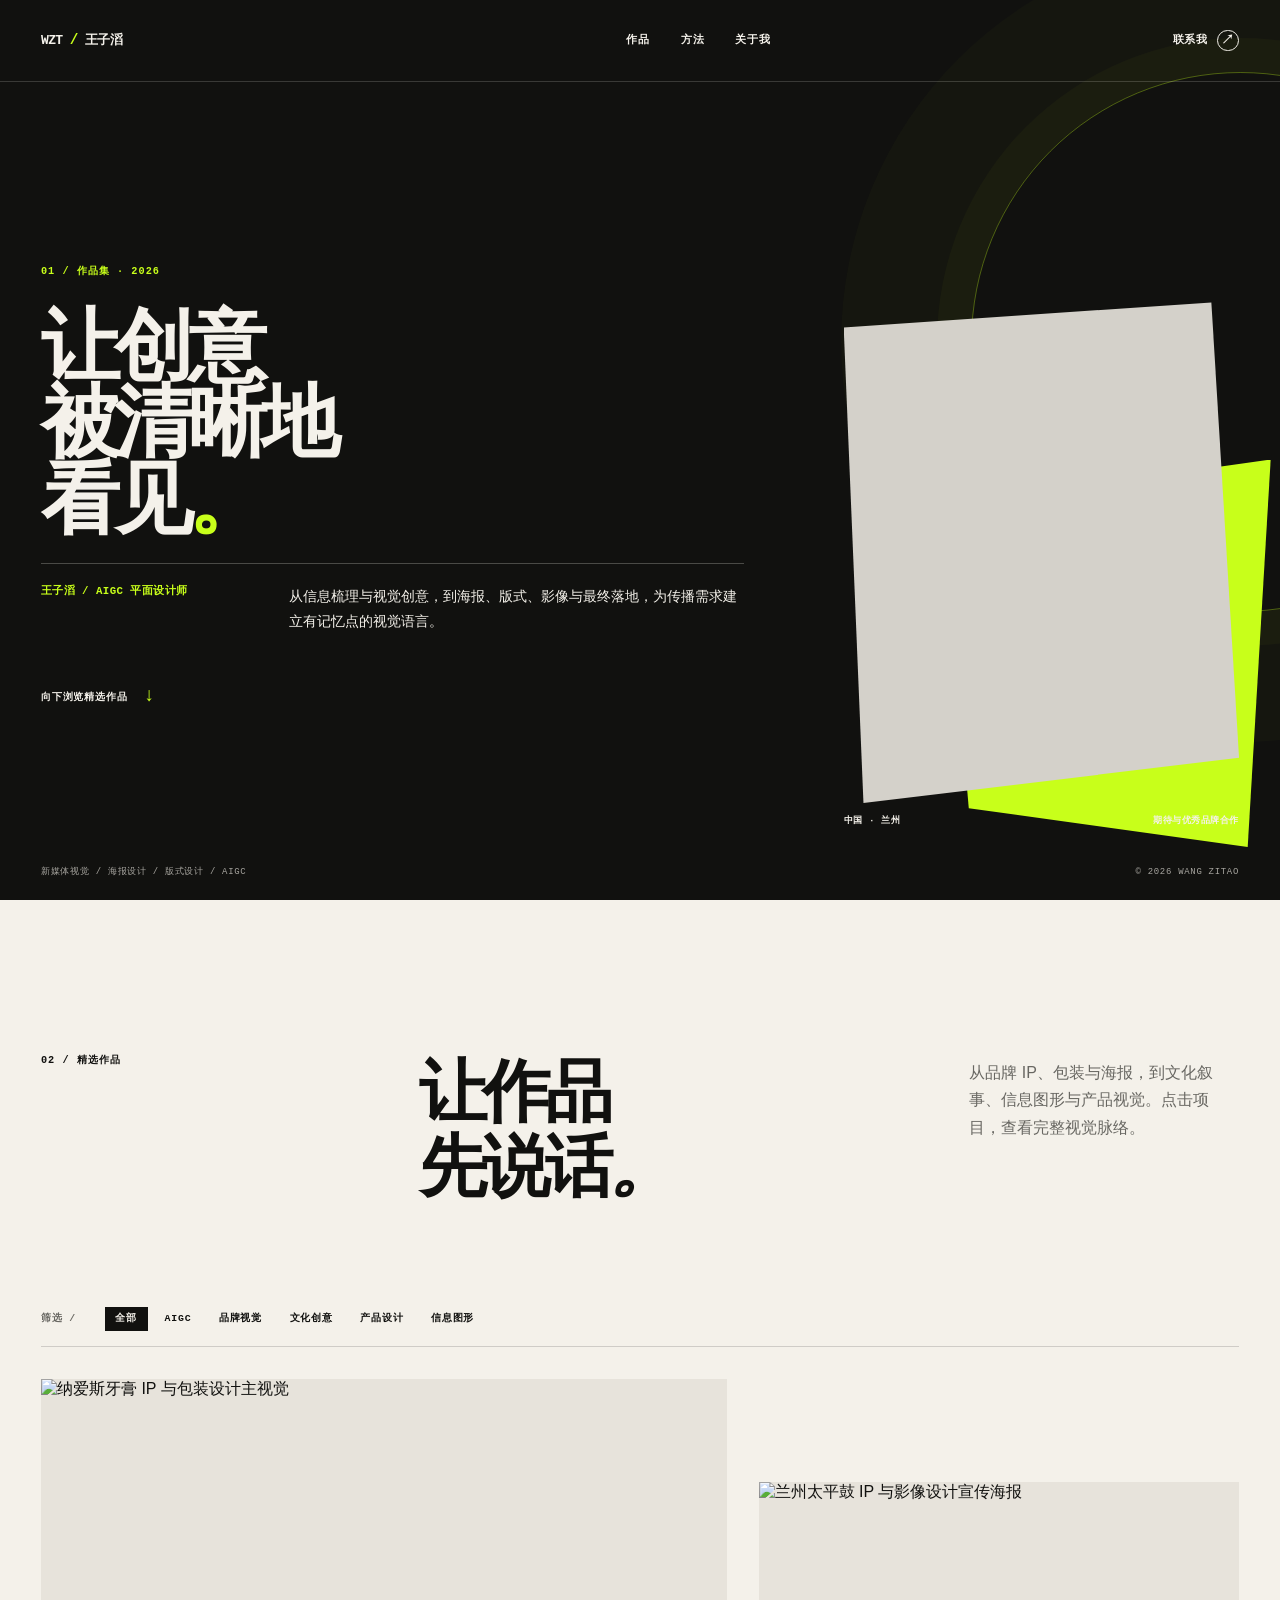
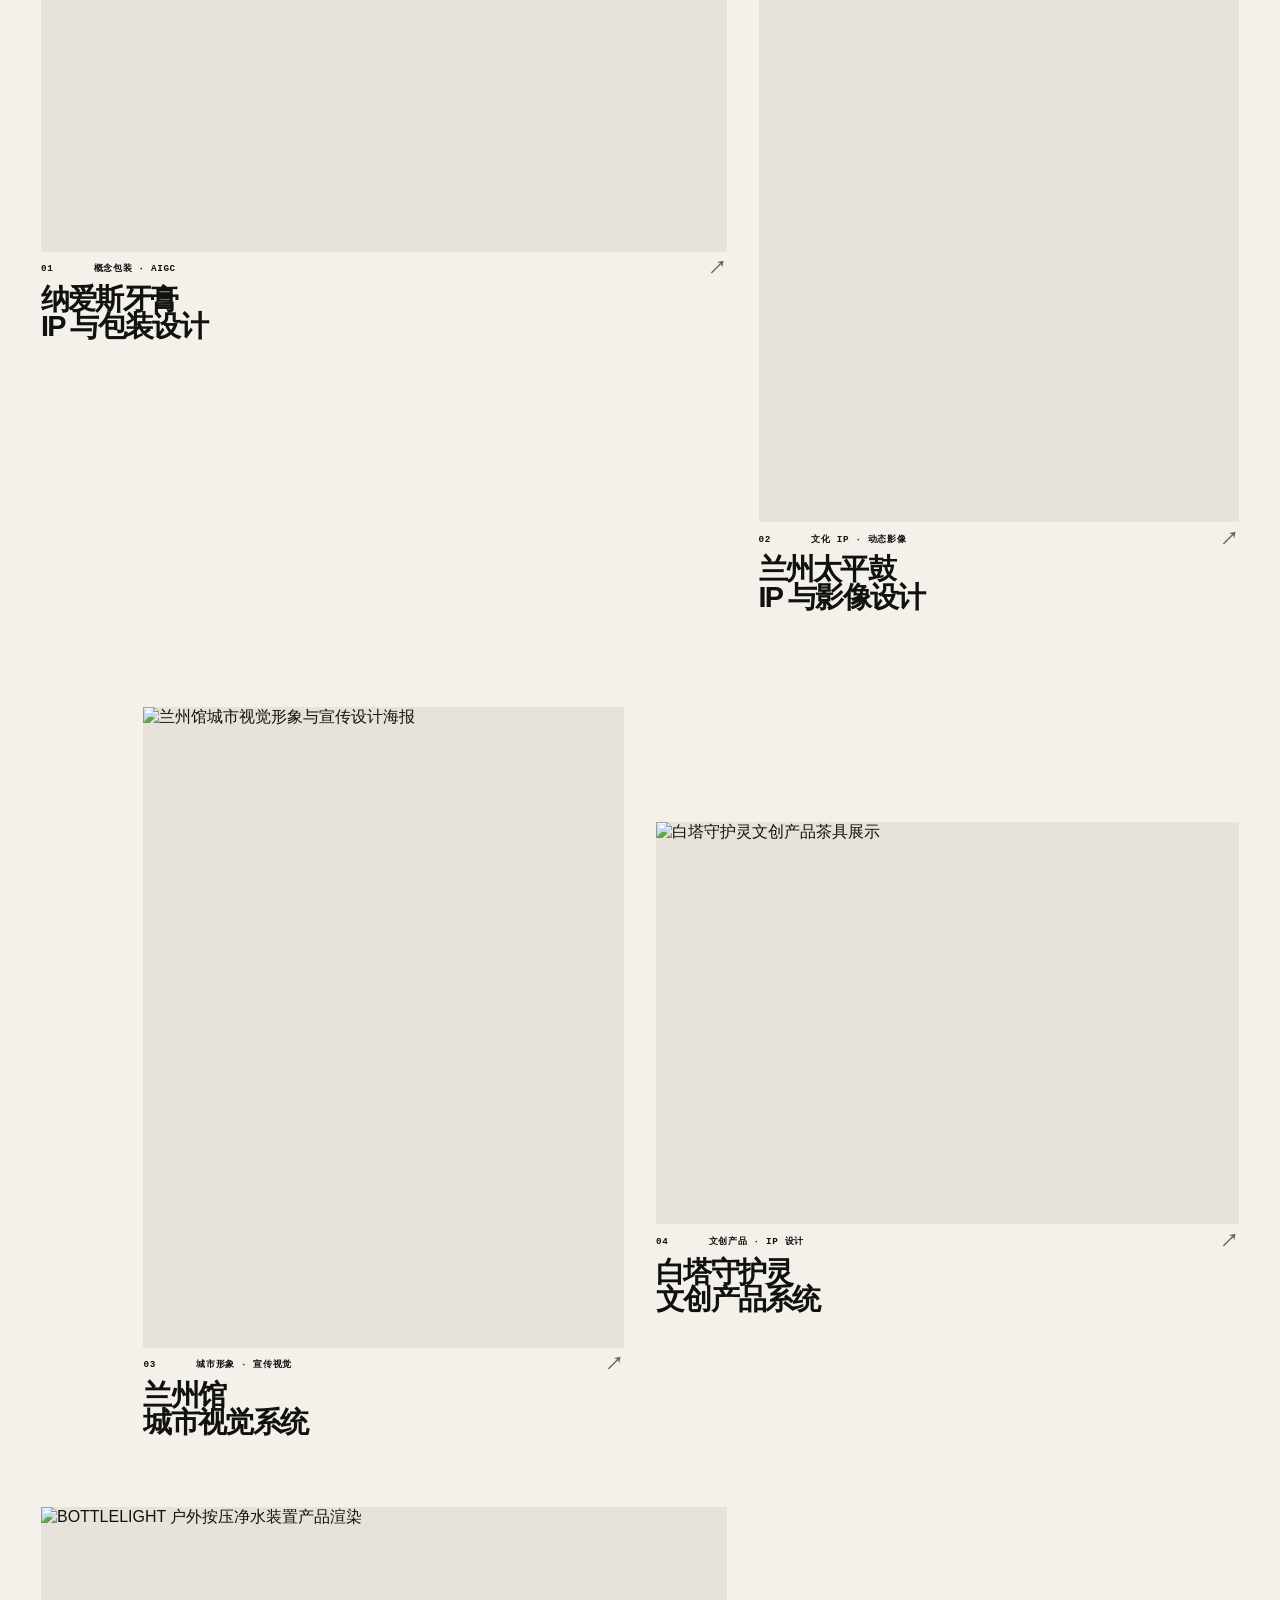
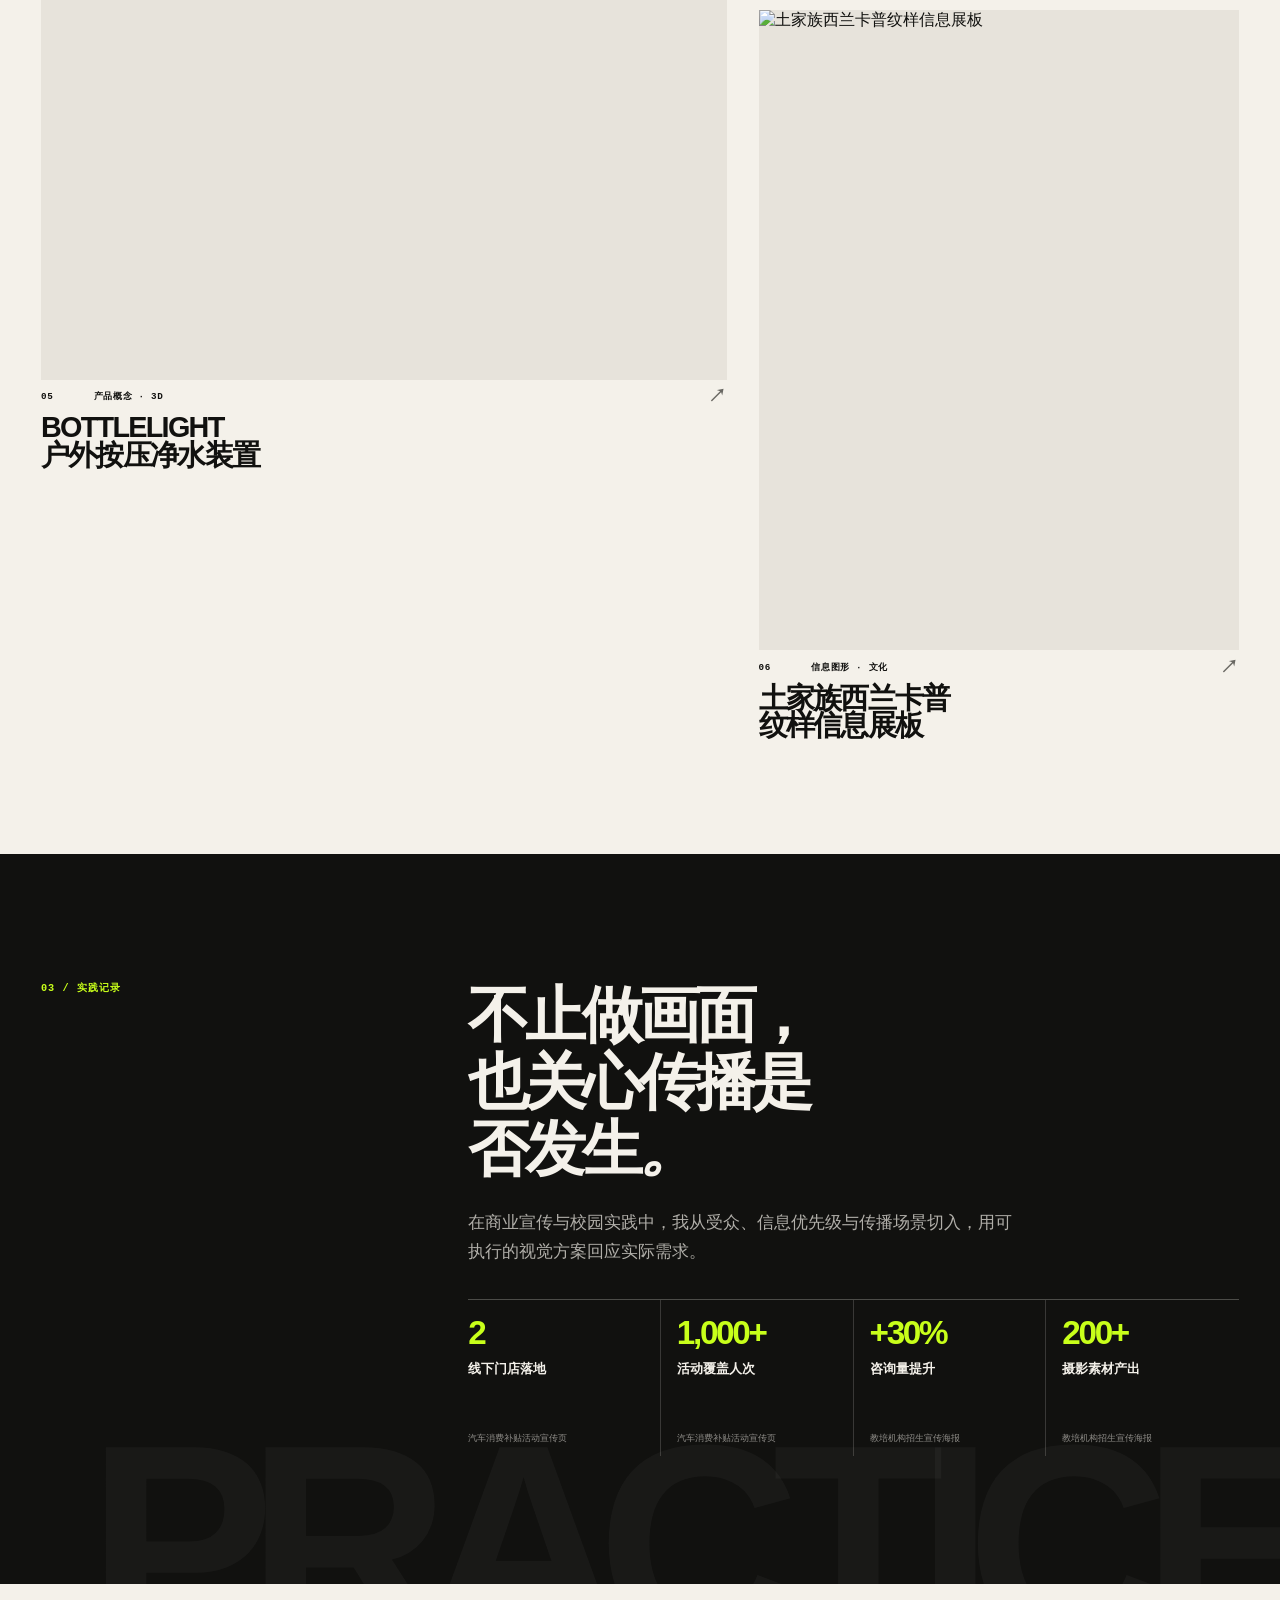
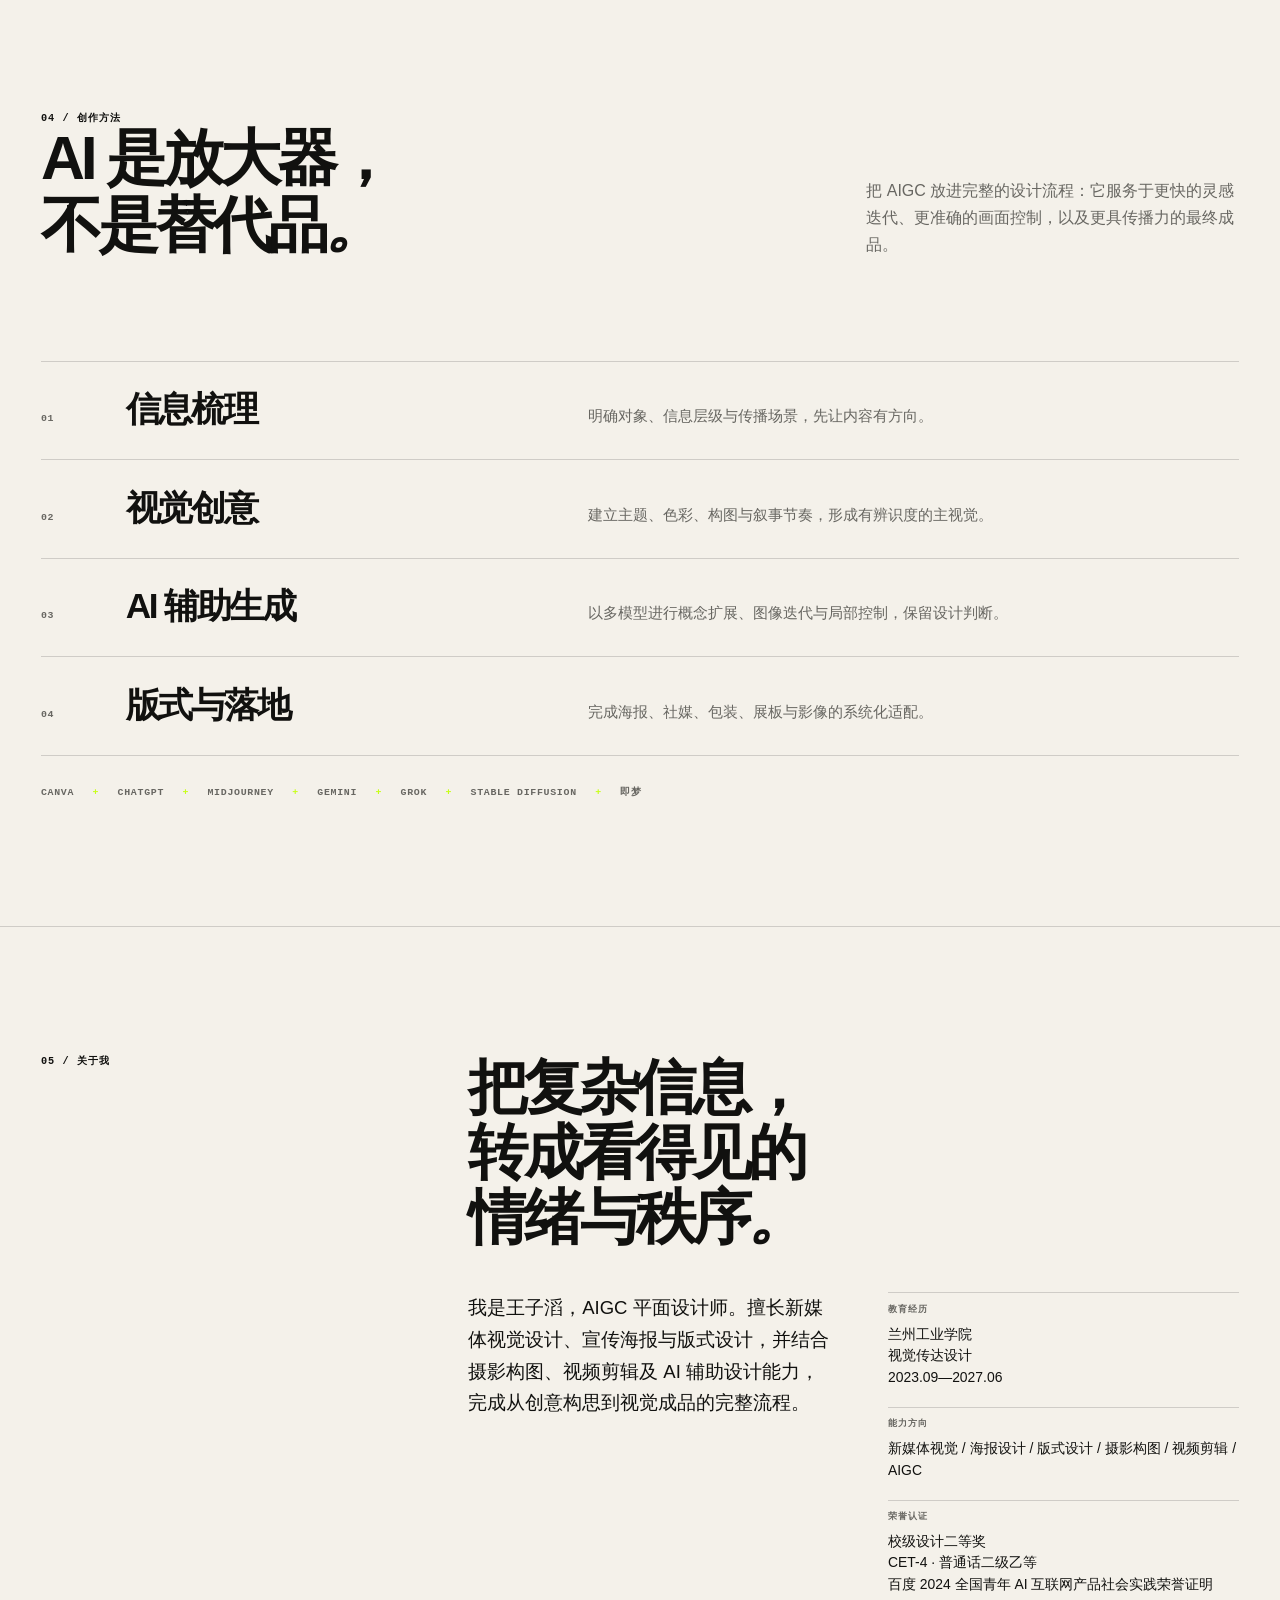
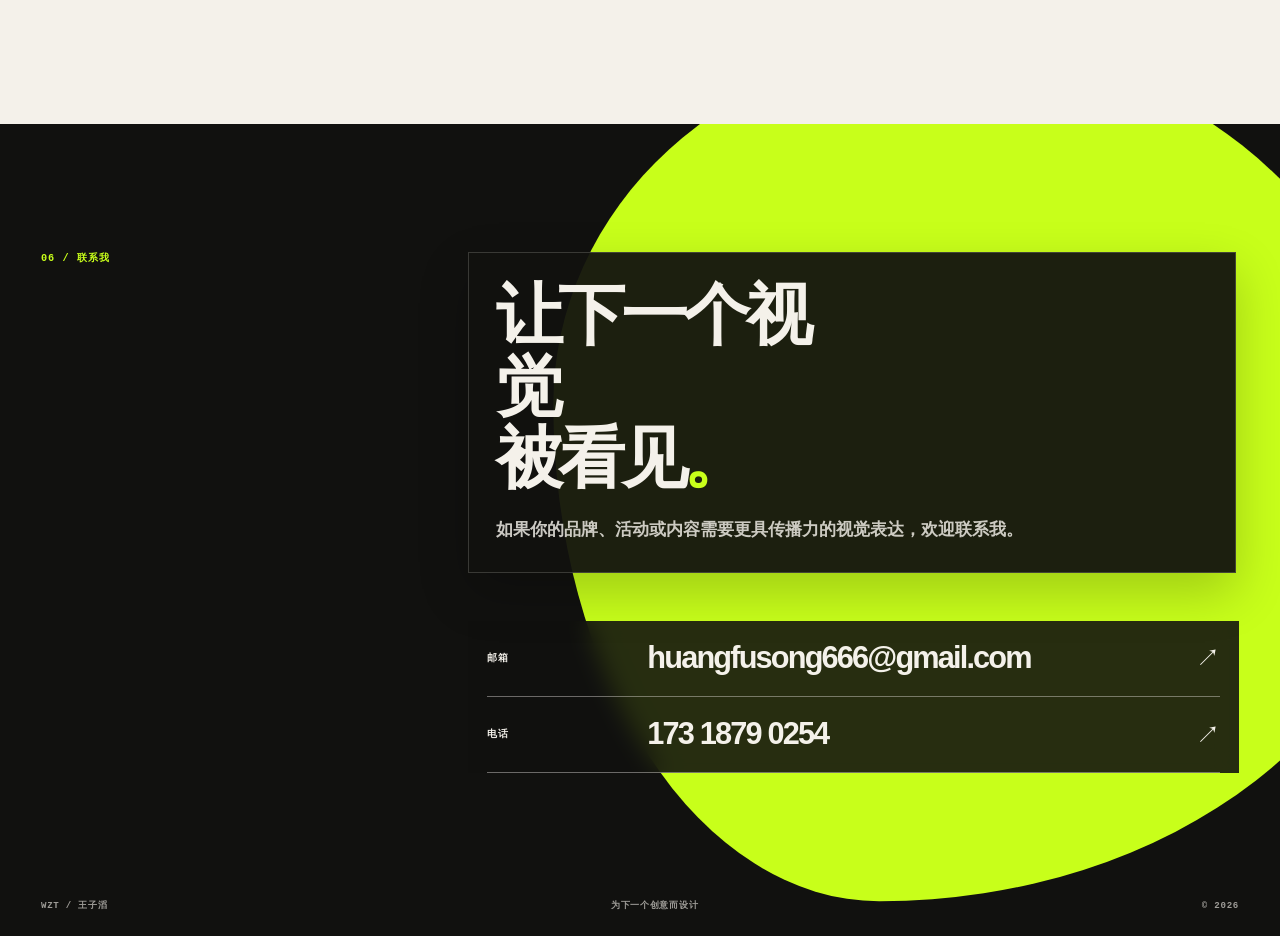
==== index.html @ 31ab5d49 "发布作品集页面与中文视觉优化" ====
<!doctype html>
<html lang="zh-CN">
  <head>
    <meta charset="UTF-8" />
    <meta name="viewport" content="width=device-width, initial-scale=1" />
    <meta name="description" content="王子滔｜AIGC 平面设计师。新媒体视觉、宣传海报、版式设计、摄影构图与视频剪辑。" />
    <meta name="theme-color" content="#11110f" />
    <meta property="og:title" content="王子滔｜AIGC 平面设计师" />
    <meta property="og:description" content="以视觉传递价值，让创意清晰落地。" />
    <meta property="og:image" content="assets/images/social-cover.jpg" />
    <meta property="og:type" content="website" />
    <title>王子滔｜AIGC 平面设计师</title>
    <link rel="icon" href="assets/icons/favicon.svg" type="image/svg+xml" />
    <link rel="manifest" href="site.webmanifest" />
    <link rel="stylesheet" href="styles.css" />
    <script defer src="script.js"></script>
  </head>
  <body>
    <a class="skip-link" href="#work">跳至作品</a>

    <header class="site-nav" data-site-nav>
      <a class="brand" href="#top" aria-label="王子滔作品集">WZT <b>/</b> 王子滔</a>
      <nav aria-label="主导航">
        <a href="#work">作品</a>
        <a href="#method">方法</a>
        <a href="#about">关于我</a>
      </nav>
      <a class="nav-contact" href="#contact">联系我 <i aria-hidden="true">↗</i></a>
    </header>

    <main id="top">
      <section class="hero" aria-labelledby="hero-title">
        <div class="hero-grid shell">
          <div class="hero-copy">
            <p class="eyebrow lime">01 / 作品集 · 2026</p>
            <h1 id="hero-title"><span>让创意</span><span>被清晰地</span><span>看见<i>。</i></span></h1>
            <div class="hero-intro">
              <p>王子滔 / AIGC 平面设计师</p>
              <p>从信息梳理与视觉创意，到海报、版式、影像与最终落地，为传播需求建立有记忆点的视觉语言。</p>
            </div>
            <a class="scroll-cue" href="#work">向下浏览精选作品 <b aria-hidden="true">↓</b></a>
          </div>
          <figure class="hero-portrait">
            <div><img src="assets/images/wang-zitao-portrait.webp" width="1200" height="1450" fetchpriority="high" alt="王子滔肖像" /></div>
            <figcaption><span>中国 · 兰州</span><span>期待与优秀品牌合作</span></figcaption>
          </figure>
        </div>
        <div class="hero-footer shell"><span>新媒体视觉 / 海报设计 / 版式设计 / AIGC</span><span>© <em data-year></em> WANG ZITAO</span></div>
      </section>

      <section class="works shell" id="work" aria-labelledby="work-title">
        <div class="heading works-heading">
          <p class="eyebrow"> 02 / 精选作品</p>
          <h2 id="work-title">让作品<br />先说话<i>。</i></h2>
          <p class="lede">从品牌 IP、包装与海报，到文化叙事、信息图形与产品视觉。点击项目，查看完整视觉脉络。</p>
        </div>
        <div class="filters" aria-label="作品筛选">
          <span>筛选 /</span>
          <div role="group">
            <button class="is-active" data-filter="all" type="button">全部</button>
            <button data-filter="aigc" type="button">AIGC</button>
            <button data-filter="brand" type="button">品牌视觉</button>
            <button data-filter="culture" type="button">文化创意</button>
            <button data-filter="product" type="button">产品设计</button>
            <button data-filter="information" type="button">信息图形</button>
          </div>
        </div>
        <div class="work-grid">
          <button class="work-card wide" type="button" data-project="naais" data-category="aigc brand" aria-haspopup="dialog">
            <span class="media"><img src="assets/images/naais-cover.webp" width="1672" height="941" alt="纳爱斯牙膏 IP 与包装设计主视觉" /></span>
            <span class="card-meta"><b>01</b><b>概念包装 · AIGC</b><i>↗</i></span>
            <strong>纳爱斯牙膏<br />IP 与包装设计</strong>
          </button>
          <button class="work-card tall" type="button" data-project="taiping" data-category="aigc culture" aria-haspopup="dialog">
            <span class="media"><img src="assets/images/taiping-poster.webp" width="1055" height="1491" loading="lazy" alt="兰州太平鼓 IP 与影像设计宣传海报" /></span>
            <span class="card-meta"><b>02</b><b>文化 IP · 动态影像</b><i>↗</i></span>
            <strong>兰州太平鼓<br />IP 与影像设计</strong>
          </button>
          <button class="work-card tall" type="button" data-project="lanzhou" data-category="brand culture" aria-haspopup="dialog">
            <span class="media"><img src="assets/images/lanzhou-cover.webp" width="1055" height="1491" loading="lazy" alt="兰州馆城市视觉形象与宣传设计海报" /></span>
            <span class="card-meta"><b>03</b><b>城市形象 · 宣传视觉</b><i>↗</i></span>
            <strong>兰州馆<br />城市视觉系统</strong>
          </button>
          <button class="work-card wide" type="button" data-project="baita" data-category="culture product" aria-haspopup="dialog">
            <span class="media"><img src="assets/images/baita-cover.webp" width="1800" height="1200" loading="lazy" alt="白塔守护灵文创产品茶具展示" /></span>
            <span class="card-meta"><b>04</b><b>文创产品 · IP 设计</b><i>↗</i></span>
            <strong>白塔守护灵<br />文创产品系统</strong>
          </button>
          <button class="work-card wide" type="button" data-project="water" data-category="product" aria-haspopup="dialog">
            <span class="media"><img src="assets/images/water-cover.webp" width="1024" height="604" loading="lazy" alt="BOTTLELIGHT 户外按压净水装置产品渲染" /></span>
            <span class="card-meta"><b>05</b><b>产品概念 · 3D</b><i>↗</i></span>
            <strong>BOTTLELIGHT<br />户外按压净水装置</strong>
          </button>
          <button class="work-card tall" type="button" data-project="tujia" data-category="culture information" aria-haspopup="dialog">
            <span class="media"><img src="assets/images/tujia-cover.webp" width="1400" height="1980" loading="lazy" alt="土家族西兰卡普纹样信息展板" /></span>
            <span class="card-meta"><b>06</b><b>信息图形 · 文化</b><i>↗</i></span>
            <strong>土家族西兰卡普<br />纹样信息展板</strong>
          </button>
        </div>
      </section>

      <section class="practice" aria-labelledby="practice-title">
        <div class="shell practice-grid">
          <p class="eyebrow lime"> 03 / 实践记录</p>
          <div><h2 id="practice-title">不止做画面，<br />也关心传播是否发生<i>。</i></h2><p>在商业宣传与校园实践中，我从受众、信息优先级与传播场景切入，用可执行的视觉方案回应实际需求。</p></div>
          <div class="stats" aria-label="项目实践数据">
            <article><strong>2</strong><span>线下门店落地</span><small>汽车消费补贴活动宣传页</small></article>
            <article><strong>1,000+</strong><span>活动覆盖人次</span><small>汽车消费补贴活动宣传页</small></article>
            <article><strong>+30%</strong><span>咨询量提升</span><small>教培机构招生宣传海报</small></article>
            <article><strong>200+</strong><span>摄影素材产出</span><small>教培机构招生宣传海报</small></article>
          </div>
        </div>
      </section>

      <section class="method shell" id="method" aria-labelledby="method-title">
        <div class="heading split"><div><p class="eyebrow"> 04 / 创作方法</p><h2 id="method-title">AI 是放大器，<br />不是替代品<i>。</i></h2></div><p class="lede">把 AIGC 放进完整的设计流程：它服务于更快的灵感迭代、更准确的画面控制，以及更具传播力的最终成品。</p></div>
        <ol class="process">
          <li><span>01</span><strong>信息梳理</strong><p>明确对象、信息层级与传播场景，先让内容有方向。</p></li>
          <li><span>02</span><strong>视觉创意</strong><p>建立主题、色彩、构图与叙事节奏，形成有辨识度的主视觉。</p></li>
          <li><span>03</span><strong>AI 辅助生成</strong><p>以多模型进行概念扩展、图像迭代与局部控制，保留设计判断。</p></li>
          <li><span>04</span><strong>版式与落地</strong><p>完成海报、社媒、包装、展板与影像的系统化适配。</p></li>
        </ol>
        <p class="tools">CANVA <b>+</b> CHATGPT <b>+</b> MIDJOURNEY <b>+</b> GEMINI <b>+</b> GROK <b>+</b> STABLE DIFFUSION <b>+</b> 即梦</p>
      </section>

      <section class="about shell" id="about" aria-labelledby="about-title">
        <p class="eyebrow"> 05 / 关于我</p>
        <div><h2 id="about-title">把复杂信息，<br />转成看得见的情绪与秩序<i>。</i></h2><div class="about-body"><p>我是王子滔，AIGC 平面设计师。擅长新媒体视觉设计、宣传海报与版式设计，并结合摄影构图、视频剪辑及 AI 辅助设计能力，完成从创意构思到视觉成品的完整流程。</p><dl><div><dt>教育经历</dt><dd>兰州工业学院<br />视觉传达设计<br />2023.09—2027.06</dd></div><div><dt>能力方向</dt><dd>新媒体视觉 / 海报设计 / 版式设计 / 摄影构图 / 视频剪辑 / AIGC</dd></div><div><dt>荣誉认证</dt><dd>校级设计二等奖<br />CET-4 · 普通话二级乙等<br />百度 2024 全国青年 AI 互联网产品社会实践荣誉证明</dd></div></dl></div></div>
      </section>

      <section class="contact" id="contact" aria-labelledby="contact-title">
        <div class="blob" aria-hidden="true"></div>
        <div class="shell contact-grid"><p class="eyebrow lime"> 06 / 联系我</p><div class="contact-copy"><h2 id="contact-title">让下一个视觉<br />被看见<i>。</i></h2><p>如果你的品牌、活动或内容需要更具传播力的视觉表达，欢迎联系我。</p></div><div class="contact-links"><a href="mailto:huangfusong666@gmail.com"><span>邮箱</span><strong>huangfusong666@gmail.com</strong><i>↗</i></a><a href="tel:+8617318790254"><span>电话</span><strong>173 1879 0254</strong><i>↗</i></a></div></div>
        <footer class="shell"><span>WZT / 王子滔</span><span>为下一个创意而设计</span><span>© <em data-year></em></span></footer>
      </section>
    </main>

    <dialog class="project-dialog" data-dialog aria-labelledby="project-title"><div class="dialog-bar"><span>精选作品 / 项目详情</span><button data-close type="button">关闭 <b>×</b></button></div><article data-detail></article></dialog>
  </body>
</html>
---- styles.css ----
:root{--ink:#11110f;--paper:#f4f1ea;--lime:#c8ff1a;--muted:#686762;--line:rgba(17,17,15,.16);--display:"Helvetica Neue",Arial,"PingFang SC","Microsoft YaHei",sans-serif;--mono:Consolas,"SFMono-Regular",monospace;--ease:cubic-bezier(.22,1,.36,1)}
*{box-sizing:border-box}html{scroll-behavior:smooth}body{margin:0;background:var(--paper);color:var(--ink);font-family:var(--display);-webkit-font-smoothing:antialiased}body.modal-open{overflow:hidden}a{color:inherit;text-decoration:none}button{font:inherit}img{display:block;max-width:100%}.shell{width:min(100%,1800px);margin:0 auto;padding-left:3.2vw;padding-right:3.2vw}.skip-link{position:fixed;z-index:100;top:-4rem;left:1rem;padding:.75rem 1rem;background:var(--lime);color:var(--ink);font-weight:800}.skip-link:focus{top:1rem}.eyebrow{margin:0;font:700 .64rem/1.2 var(--mono);letter-spacing:.1em}.lime{color:var(--lime)}

.site-nav{position:fixed;z-index:30;inset:0 0 auto;height:82px;display:flex;align-items:center;justify-content:space-between;padding:0 3.2vw;border-bottom:1px solid rgba(244,241,234,.18);color:var(--paper);transition:background .3s var(--ease),color .3s var(--ease),border-color .3s var(--ease)}.site-nav.light{background:rgba(244,241,234,.92);color:var(--ink);border-color:var(--line);backdrop-filter:blur(16px)}.brand{font:800 .82rem/1 var(--mono);letter-spacing:-.05em}.brand b{color:var(--lime);font-size:1.1em}.site-nav nav{display:flex;gap:clamp(1rem,2.4vw,2.8rem);margin-left:8vw;font:600 .67rem/1 var(--mono);letter-spacing:.08em}.site-nav nav a:hover{color:var(--lime)}.nav-contact{display:flex;align-items:center;gap:.58rem;font:700 .67rem/1 var(--mono);letter-spacing:.08em}.nav-contact i{width:1.35rem;height:1.35rem;display:grid;place-items:center;border:1px solid currentColor;border-radius:50%;font-size:.83rem;font-style:normal}

.hero{position:relative;min-height:100svh;overflow:hidden;background:var(--ink);color:var(--paper)}.hero:before{content:"";position:absolute;top:8vh;right:-18vw;width:max(42vw,530px);aspect-ratio:1;border:1px solid rgba(200,255,26,.34);border-radius:50%;box-shadow:0 0 0 34px rgba(200,255,26,.03),0 0 0 130px rgba(200,255,26,.018)}.hero-grid{position:relative;z-index:1;min-height:100svh;padding-top:145px;padding-bottom:74px;display:grid;grid-template-columns:minmax(0,1.45fr) minmax(340px,.75fr);gap:3vw;align-items:center}.hero-copy{min-width:0;align-self:stretch;display:flex;flex-direction:column;justify-content:center}.hero h1{max-width:1090px;margin:1.5rem 0 2rem;font-size:clamp(3.9rem,8.8vw,10.7rem);font-weight:800;letter-spacing:-.087em;line-height:.79}.hero h1 span{display:block;transform:translateY(.1em);animation:rise .76s var(--ease) both}.hero h1 span:nth-child(2){animation-delay:.08s}.hero h1 span:nth-child(3){animation-delay:.16s}.mobile-break{display:none}.hero h1 i,.contact h2 i{color:var(--lime);font-style:normal}.hero-intro{width:min(42rem,89%);display:grid;grid-template-columns:minmax(7rem,.7fr) 1.45fr;gap:1.75rem;padding-top:1.25rem;border-top:1px solid rgba(244,241,234,.25);font-size:clamp(.86rem,1.12vw,1rem);line-height:1.55}.hero-intro p{margin:0}.hero-intro p:first-child{color:var(--lime);font:600 .75em/1.4 var(--mono);letter-spacing:.04em}.scroll-cue{display:inline-flex;gap:1rem;align-items:center;width:max-content;margin-top:clamp(2rem,6vh,5rem);font:700 .64rem/1 var(--mono);letter-spacing:.08em}.scroll-cue b{color:var(--lime);font-size:1.2rem;transition:transform .28s var(--ease)}.scroll-cue:hover b{transform:translateY(.3rem)}.hero-portrait{width:min(100%,520px);margin:0;align-self:end;justify-self:end;position:relative}.hero-portrait>div{aspect-ratio:.79;overflow:hidden;background:#d4d1ca;clip-path:polygon(0 5%,93% 0,100% 91%,5% 100%)}.hero-portrait img{width:100%;height:100%;object-fit:cover;filter:grayscale(100%) contrast(1.06);transform:scale(1.02);animation:portrait .9s .16s var(--ease) both}.hero-portrait:after{content:"";position:absolute;z-index:-1;right:-8%;bottom:-4%;width:83%;height:74%;background:var(--lime);clip-path:polygon(0 12%,100% 0,93% 100%,8% 90%)}.hero-portrait figcaption{display:flex;justify-content:space-between;gap:1rem;margin-top:.75rem;font:600 .58rem/1.2 var(--mono);letter-spacing:.06em}.hero-footer{position:absolute;z-index:2;inset:auto 0 23px;display:flex;justify-content:space-between;color:rgba(244,241,234,.66);font:500 .56rem/1 var(--mono);letter-spacing:.08em}.hero-footer em,.contact footer em{font-style:normal}

.works{padding-top:clamp(7rem,12vw,13rem);padding-bottom:clamp(6rem,9vw,11rem)}.heading{display:grid}.works-heading{grid-template-columns:1fr minmax(0,1.5fr) minmax(14rem,.78fr);gap:2rem;align-items:start}.heading h2,.practice h2,.method h2,.about h2,.contact h2{margin:0;font-size:clamp(3rem,5.8vw,7.2rem);font-weight:800;letter-spacing:-.075em;line-height:.86}.lede{max-width:23rem;margin:.35rem 0 0;color:var(--muted);font-size:clamp(.92rem,1.25vw,1.08rem);line-height:1.56}.filters{display:flex;flex-wrap:wrap;gap:.85rem 1.8rem;align-items:center;margin:clamp(4rem,8vw,8rem) 0 2rem;padding-bottom:.95rem;border-bottom:1px solid var(--line)}.filters>span,.filters button{font:700 .62rem/1 var(--mono);letter-spacing:.08em}.filters>span{color:var(--muted)}.filters div{display:flex;flex-wrap:wrap;gap:.4rem}.filters button{padding:.45rem .66rem;border:0;background:transparent;color:var(--ink);cursor:pointer}.filters button:hover,.filters button.is-active{background:var(--ink);color:var(--paper)}.work-grid{display:grid;grid-template-columns:repeat(12,minmax(0,1fr));gap:clamp(1.25rem,2.5vw,2.6rem);align-items:start}.work-card{grid-column:span 6;padding:0;border:0;background:none;color:var(--ink);text-align:left;cursor:pointer;overflow:hidden}.work-card:nth-child(1){grid-column:span 7}.work-card:nth-child(2){grid-column:span 5;margin-top:8vw}.work-card:nth-child(3){grid-column:2/span 5;margin-top:5vw}.work-card:nth-child(4){grid-column:span 6;margin-top:14vw}.work-card:nth-child(5){grid-column:span 7;margin-top:3vw}.work-card:nth-child(6){grid-column:span 5;margin-top:11vw}.work-card[hidden]{display:none}.media{display:block;overflow:hidden;background:#e7e3db}.wide .media{aspect-ratio:1.45}.tall .media{aspect-ratio:.75}.media img{width:100%;height:100%;object-fit:cover;transition:transform .75s var(--ease),filter .45s}.work-card:hover .media img,.work-card:focus-visible .media img{transform:scale(1.04);filter:saturate(1.08)}.card-meta{display:grid;grid-template-columns:2.7rem 1fr auto;gap:.6rem;margin:.72rem 0 .65rem;font:650 .58rem/1.25 var(--mono);letter-spacing:.07em}.card-meta i{color:var(--muted);font-size:1.1rem;line-height:.7;font-style:normal;transition:transform .28s var(--ease),color .18s}.work-card:hover .card-meta i{color:var(--ink);transform:translate(.18rem,-.18rem)}.work-card>strong{display:block;max-width:90%;font-size:clamp(1.5rem,2.25vw,2.85rem);font-weight:700;letter-spacing:-.06em;line-height:.95}.work-card:focus-visible{outline:3px solid var(--lime);outline-offset:5px}

.practice{position:relative;overflow:hidden;padding:clamp(5rem,10vw,11rem) 0;background:var(--ink);color:var(--paper)}.practice:before{content:"PRACTICE";position:absolute;right:-.075em;bottom:-.23em;color:rgba(244,241,234,.035);font:800 clamp(9rem,22vw,32rem)/.75 var(--display);letter-spacing:-.1em}.practice-grid{position:relative;z-index:1;display:grid;grid-template-columns:1fr 2.2fr;gap:2rem 6vw}.practice-grid>.eyebrow{grid-row:span 2}.practice h2{font-size:clamp(2.7rem,5.2vw,6.4rem)}.practice-grid>div>p{max-width:34rem;margin:1.55rem 0 0;color:rgba(244,241,234,.7);font-size:1.08rem;line-height:1.6}.stats{grid-column:2;display:grid;grid-template-columns:repeat(4,1fr);border-top:1px solid rgba(244,241,234,.26)}.stats article{min-height:9.8rem;padding:1.05rem 1rem .7rem 0;border-right:1px solid rgba(244,241,234,.18);display:flex;flex-direction:column}.stats article+article{padding-left:1rem}.stats article:last-child{border:0}.stats strong{color:var(--lime);font-size:clamp(1.65rem,2.6vw,3rem);letter-spacing:-.07em;line-height:1}.stats span{margin-top:.62rem;font-size:.82rem;font-weight:650;line-height:1.35}.stats small{margin-top:auto;color:rgba(244,241,234,.55);font:500 .58rem/1.42 var(--mono)}

.method{padding-top:clamp(6rem,10vw,11rem);padding-bottom:clamp(6rem,10vw,11rem)}.split{grid-template-columns:1.35fr .65fr;gap:4vw;align-items:end}.process{margin:clamp(4rem,8vw,8rem) 0 0;padding:0;list-style:none;border-top:1px solid var(--line)}.process li{display:grid;grid-template-columns:4.1rem minmax(13rem,.85fr) 1.25fr;gap:1.2rem;align-items:baseline;padding:clamp(1.2rem,2.4vw,2.4rem) 0;border-bottom:1px solid var(--line);transition:padding .3s var(--ease),background .3s}.process li:hover{padding-left:1rem;background:rgba(200,255,26,.15)}.process span,.tools{color:var(--muted);font:650 .62rem/1 var(--mono);letter-spacing:.07em}.process strong{font-size:clamp(1.65rem,2.75vw,3.4rem);letter-spacing:-.065em;line-height:.95}.process p{max-width:28rem;margin:0;color:var(--muted);font-size:.95rem;line-height:1.58}.tools{display:flex;flex-wrap:wrap;gap:.75rem 1.15rem;margin:2rem 0 0}.tools b{color:var(--lime)}

.about{display:grid;grid-template-columns:1fr 2.2fr;gap:6vw;padding-top:clamp(6rem,10vw,11rem);padding-bottom:clamp(6rem,10vw,11rem);border-top:1px solid var(--line)}.about-body{display:grid;grid-template-columns:1.05fr 1fr;gap:4vw;margin-top:2.6rem}.about-body>p{margin:0;font-size:clamp(1rem,1.45vw,1.28rem);line-height:1.58}.about dl{display:grid;gap:1.15rem;margin:0}.about dl div{padding-top:.7rem;border-top:1px solid var(--line)}.about dt{color:var(--muted);font:700 .57rem/1 var(--mono);letter-spacing:.1em}.about dd{margin:.62rem 0 0;font-size:.87rem;line-height:1.55}

.contact{position:relative;overflow:hidden;padding-top:clamp(6rem,10vw,10rem);background:var(--ink);color:var(--paper)}.blob{position:absolute;top:41%;left:50%;width:min(67vw,960px);aspect-ratio:1;transform:translate(-22%,-50%);background:var(--lime);border-radius:46% 54% 62% 38%/42% 52% 48% 58%}.contact-grid{position:relative;z-index:1;display:grid;grid-template-columns:1fr 2.2fr;gap:3rem 6vw}.contact h2{max-width:16ch}.contact-grid>div>p{max-width:33rem;margin:1.4rem 0 0;font-size:1.08rem;line-height:1.55}.contact-links{grid-column:2;display:grid;border-top:1px solid rgba(244,241,234,.4)}.contact-links a{display:grid;grid-template-columns:9rem minmax(0,1fr) auto;gap:1rem;align-items:center;padding:1.35rem 0;border-bottom:1px solid rgba(244,241,234,.4);transition:padding .26s var(--ease),color .26s}.contact-links a:hover{padding-left:1rem;color:var(--lime)}.contact-links span{font:650 .6rem/1 var(--mono);letter-spacing:.09em}.contact-links strong{overflow-wrap:anywhere;font-size:clamp(1.15rem,2.4vw,2.7rem);letter-spacing:-.06em;line-height:1}.contact-links i{font-size:1.5rem;font-style:normal}.contact footer{position:relative;z-index:1;display:flex;justify-content:space-between;gap:1rem;padding-top:8rem;padding-bottom:1.6rem;color:rgba(244,241,234,.62);font:600 .57rem/1 var(--mono);letter-spacing:.08em}

.project-dialog{width:min(100%,1900px);height:100dvh;max-width:none;max-height:none;margin:0;padding:0;border:0;background:var(--ink);color:var(--paper);overflow-y:auto}.project-dialog::backdrop{background:rgba(17,17,15,.8);backdrop-filter:blur(6px)}.dialog-bar{position:sticky;z-index:4;top:0;height:76px;padding:0 3.2vw;display:flex;align-items:center;justify-content:space-between;border-bottom:1px solid rgba(244,241,234,.18);background:rgba(17,17,15,.91);backdrop-filter:blur(14px);font:650 .62rem/1 var(--mono);letter-spacing:.1em}.dialog-bar button{padding:0;border:0;background:none;color:var(--paper);cursor:pointer;font:650 .62rem/1 var(--mono);letter-spacing:.1em}.dialog-bar b{margin-left:.5rem;color:var(--lime);font-size:1.35rem;line-height:.55}.detail{padding-bottom:5rem}.detail-hero{position:relative;display:grid;place-items:end start;min-height:min(700px,calc(100dvh - 76px));overflow:hidden}.detail-hero:after{content:"";position:absolute;inset:0;background:linear-gradient(0deg,rgba(17,17,15,.8),transparent 58%)}.detail-hero img{position:absolute;inset:0;width:100%;height:100%;object-fit:cover}.detail-hero>div{z-index:1;width:min(100%,1800px);padding:3.2vw}.detail-hero .eyebrow{color:var(--lime)}.detail-hero h2{max-width:14ch;margin:.8rem 0 0;font-size:clamp(3.5rem,8vw,10rem);font-weight:800;letter-spacing:-.085em;line-height:.8}.detail-intro{width:min(100%,1800px);margin:0 auto;padding:clamp(3rem,7vw,8rem) 3.2vw;display:grid;grid-template-columns:1.1fr 1fr;gap:5vw}.detail-intro>p{max-width:36rem;margin:0;font-size:clamp(1.25rem,2.05vw,2rem);line-height:1.38;letter-spacing:-.038em}.meta{display:grid;grid-template-columns:repeat(3,1fr);gap:1rem;border-top:1px solid rgba(244,241,234,.3)}.meta div{padding-top:.9rem}.meta span{color:rgba(244,241,234,.55);font:650 .57rem/1 var(--mono);letter-spacing:.1em}.meta p{margin:.7rem 0 0;font-size:.84rem;line-height:1.46}.gallery{width:min(100%,1800px);margin:0 auto;padding:0 3.2vw;display:grid;grid-template-columns:repeat(12,1fr);gap:clamp(.75rem,1.6vw,1.5rem)}.gallery figure{grid-column:span 6;margin:0;overflow:hidden;background:#20201d}.gallery figure:nth-child(1){grid-column:span 8}.gallery figure:nth-child(2){grid-column:span 4;margin-top:7vw}.gallery figure:nth-child(3n){grid-column:span 5;margin-top:-4vw}.gallery figure:nth-child(4n){grid-column:span 7}.gallery img{width:100%;height:100%;min-height:22vw;max-height:70vh;object-fit:cover}.gallery figure:nth-child(2) img,.gallery figure:nth-child(3n) img{object-fit:contain}.detail-closing{width:min(100%,1800px);margin:0 auto;padding:clamp(4rem,10vw,11rem) 3.2vw 0;display:flex;justify-content:space-between;gap:3rem}.detail-closing p{max-width:44rem;margin:0;color:rgba(244,241,234,.66);font-size:1rem;line-height:1.6}.detail-closing button{min-width:12rem;padding:.9rem 1rem;border:1px solid rgba(244,241,234,.48);background:transparent;color:var(--paper);cursor:pointer;font:650 .62rem/1 var(--mono);letter-spacing:.08em}.detail-closing button:hover{border-color:var(--lime);background:var(--lime);color:var(--ink)}

@keyframes rise{from{transform:translateY(.75em);opacity:0}to{transform:translateY(.1em);opacity:1}}@keyframes portrait{from{transform:scale(1.12);opacity:0}to{transform:scale(1.02);opacity:1}}
@media(max-width:860px){.shell{padding-left:1.25rem;padding-right:1.25rem}.site-nav{height:66px;padding:0 1.25rem}.site-nav nav{display:none}.hero-grid{min-height:auto;padding-top:105px;padding-bottom:5rem;grid-template-columns:1fr;gap:3.5rem}.hero-copy{min-height:61svh}.hero h1{font-size:clamp(3.1rem,14.5vw,6.2rem)}.mobile-break{display:block}.hero-intro{width:100%;grid-template-columns:1fr;gap:.75rem}.hero-portrait{width:min(77vw,420px)}.hero-footer{inset:auto 0 18px;font-size:.48rem}.works-heading,.split{grid-template-columns:1fr;gap:1.5rem}.work-grid{gap:2rem .8rem}.work-card,.work-card:nth-child(n){grid-column:span 12;margin-top:0}.work-card>strong{font-size:1.85rem}.wide .media{aspect-ratio:1.15}.tall .media{aspect-ratio:.85}.practice-grid{grid-template-columns:1fr;gap:1.75rem}.practice-grid>.eyebrow,.stats{grid-column:auto;grid-row:auto}.stats{grid-template-columns:repeat(2,1fr)}.stats article:nth-child(2){border-right:0}.stats article:nth-child(n+3){border-top:1px solid rgba(244,241,234,.18)}.process li{grid-template-columns:2rem 1fr;gap:.8rem}.process p{grid-column:2}.about{grid-template-columns:1fr;gap:2rem}.about-body{grid-template-columns:1fr;gap:2rem}.contact-grid{grid-template-columns:1fr}.contact-links{grid-column:auto}.contact-links a{grid-template-columns:1fr auto;gap:.75rem}.contact-links strong{grid-column:1;grid-row:2;font-size:1.25rem}.contact-links i{grid-column:2;grid-row:1/span 2}.contact footer{padding-top:5rem;font-size:.48rem}.contact footer span:nth-child(2){display:none}.dialog-bar{height:62px;padding:0 1.25rem}.detail-hero{min-height:64svh}.detail-hero>div,.detail-intro{padding-left:1.25rem;padding-right:1.25rem}.detail-intro{grid-template-columns:1fr;gap:2.5rem}.meta{grid-template-columns:1fr;gap:.2rem}.gallery{padding:0 1.25rem;grid-template-columns:repeat(2,1fr);gap:.75rem}.gallery figure,.gallery figure:nth-child(n){grid-column:span 2;margin-top:0}.gallery figure:nth-child(even),.gallery figure:nth-child(odd):not(:first-child){grid-column:span 1}.gallery img{min-height:0;max-height:none}.detail-closing{padding:3rem 1.25rem 0;flex-direction:column;gap:1.7rem}}
@media(max-width:480px){.nav-contact{font-size:0}.nav-contact i{font-size:.83rem}.hero-footer span:first-child{display:none}.filters{gap:.8rem}.filters div{gap:.22rem}.filters button{padding:.45rem .48rem;font-size:.55rem}.stats article{min-height:8.5rem}}
@media(prefers-reduced-motion:reduce){html{scroll-behavior:auto}*,*:before,*:after{animation-duration:.001ms!important;animation-iteration-count:1!important;transition-duration:.001ms!important}}


/* Chinese typography & contrast refinement — September 2026 */
.hero h1{max-width:8.2ch;margin:1.45rem 0 2.15rem;font-size:clamp(3.25rem,6.15vw,7.9rem);letter-spacing:-.072em;line-height:.97}
.hero-portrait img{filter:none;object-position:center 32%}
.hero-intro{width:min(46rem,92%)}
.heading h2,.practice h2,.method h2,.about h2,.contact h2{letter-spacing:-.068em;line-height:1.08}
.works-heading h2{max-width:none;font-size:clamp(3rem,5.35vw,6.7rem);line-height:1.1}
.practice h2{max-width:10.2ch;font-size:clamp(2.5rem,4.75vw,5.85rem);line-height:1.1}
.method h2{max-width:10.5ch;font-size:clamp(2.65rem,4.75vw,5.9rem);line-height:1.1}
.about h2{max-width:10.3ch;font-size:clamp(2.65rem,4.65vw,5.75rem);line-height:1.1}
.contact h2{max-width:9.4ch;color:var(--paper);font-size:clamp(3rem,5.25vw,6.45rem);line-height:1.06}
.contact-grid>div:nth-child(2)>p{color:rgba(244,241,234,.82);font-weight:600}
.contact-copy{position:relative;z-index:2;max-width:48rem;padding:clamp(1.15rem,2.1vw,2.25rem);background:rgba(17,17,15,.94);border:1px solid rgba(244,241,234,.18);box-shadow:0 20px 48px rgba(0,0,0,.2)}
.contact-links{padding:0 1.2rem;background:rgba(17,17,15,.88);border-top:0;backdrop-filter:blur(12px)}
.contact-links a{color:var(--paper)}
.contact-links a:hover{color:var(--lime)}
.contact .blob{top:43%;left:58%}
@media(max-width:860px){
  .hero h1{max-width:7.4ch;font-size:clamp(3.05rem,12.5vw,5.75rem);line-height:1}
  .mobile-break{display:none}
  .heading h2,.practice h2,.method h2,.about h2,.contact h2{line-height:1.1}
  .contact-links{padding:0 .9rem}
}

.hero-intro,.lede,.practice-grid>div>p,.about-body>p,.contact-grid>div>p{line-height:1.7}
@media(max-width:860px){.contact-copy{max-width:none}}
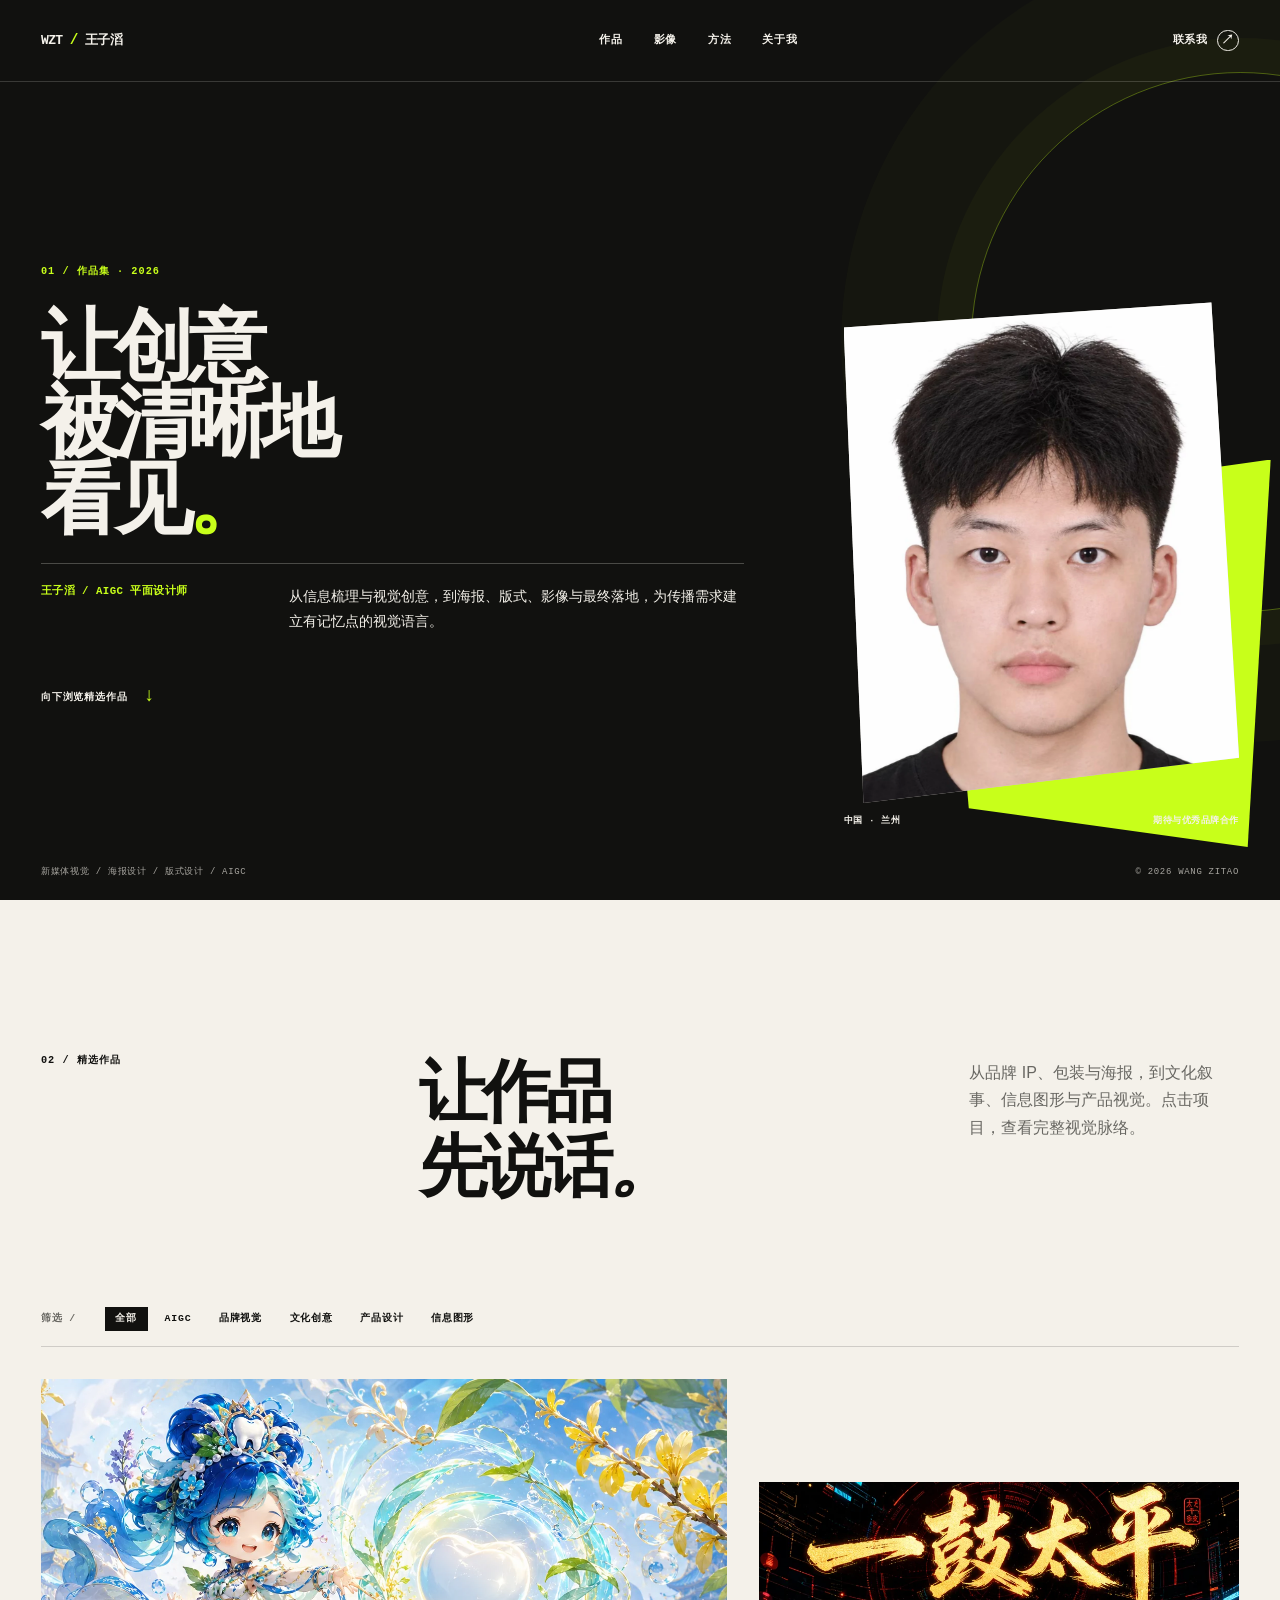
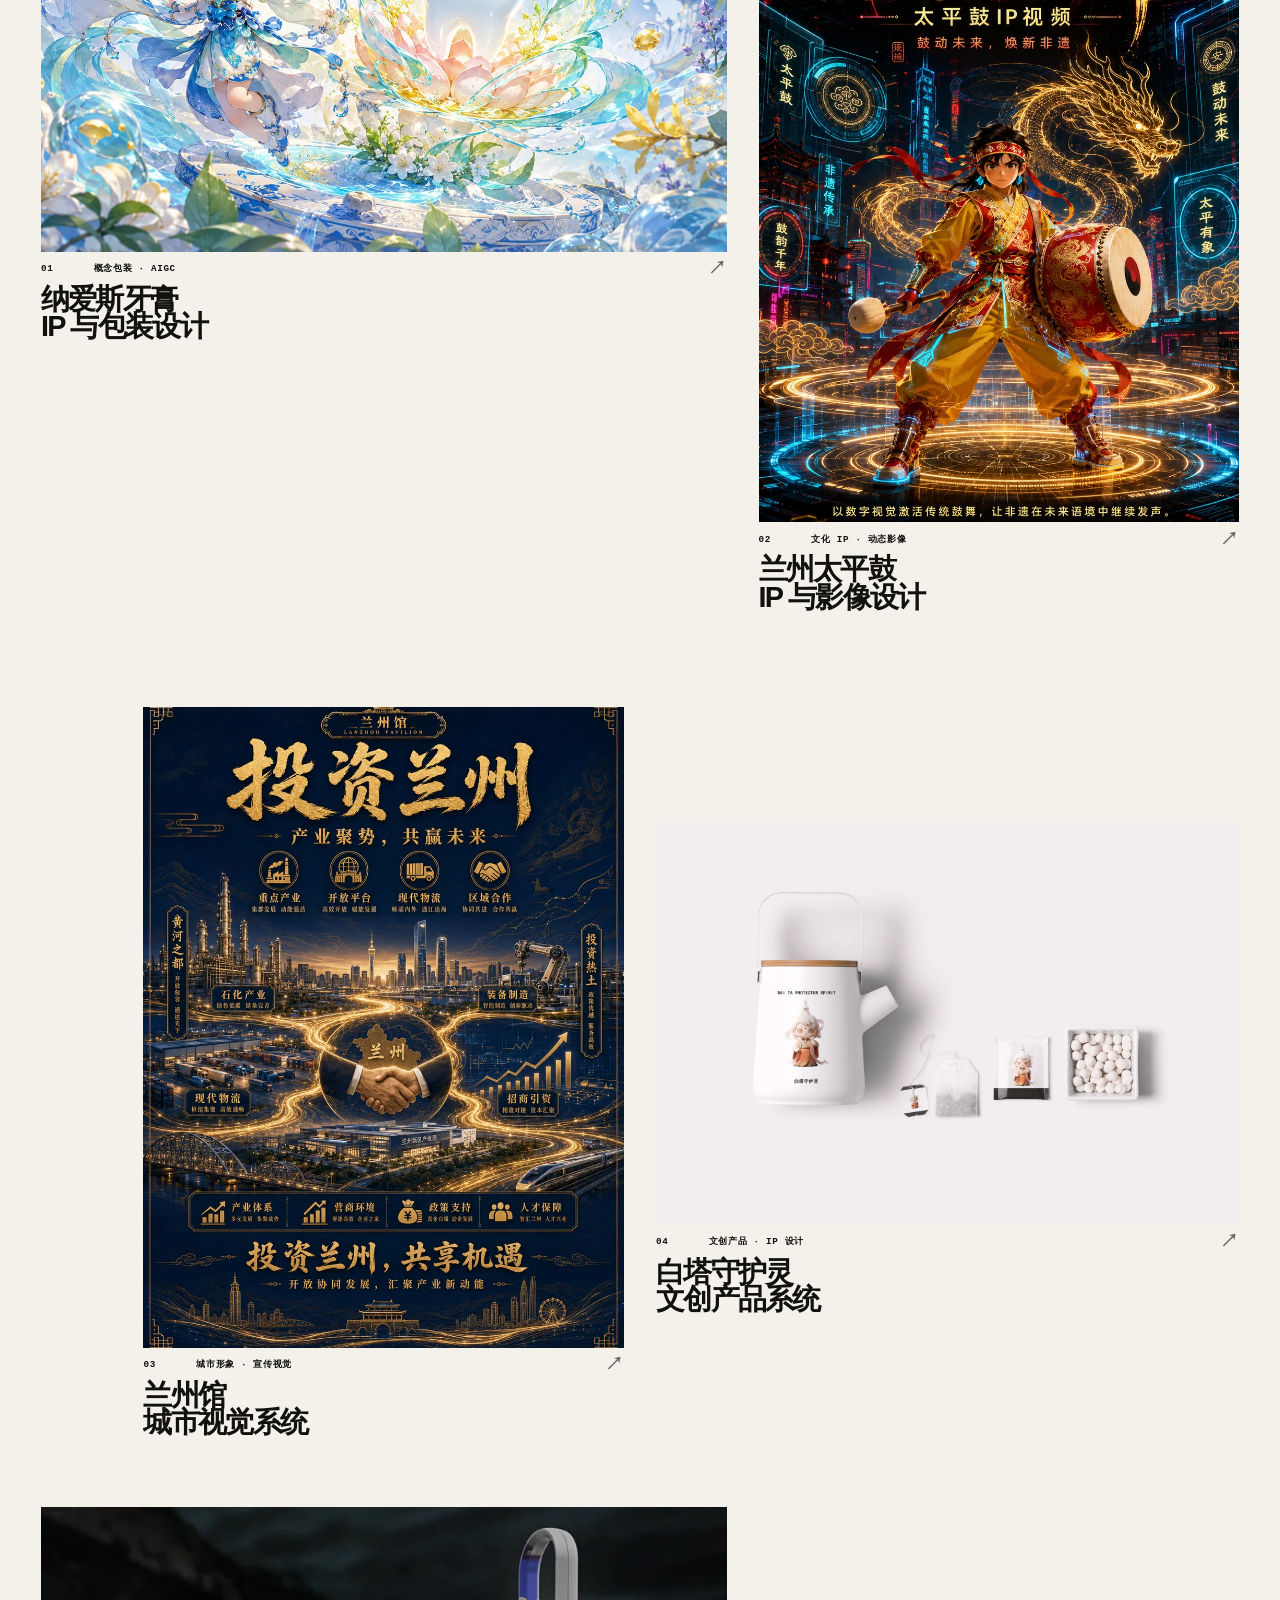
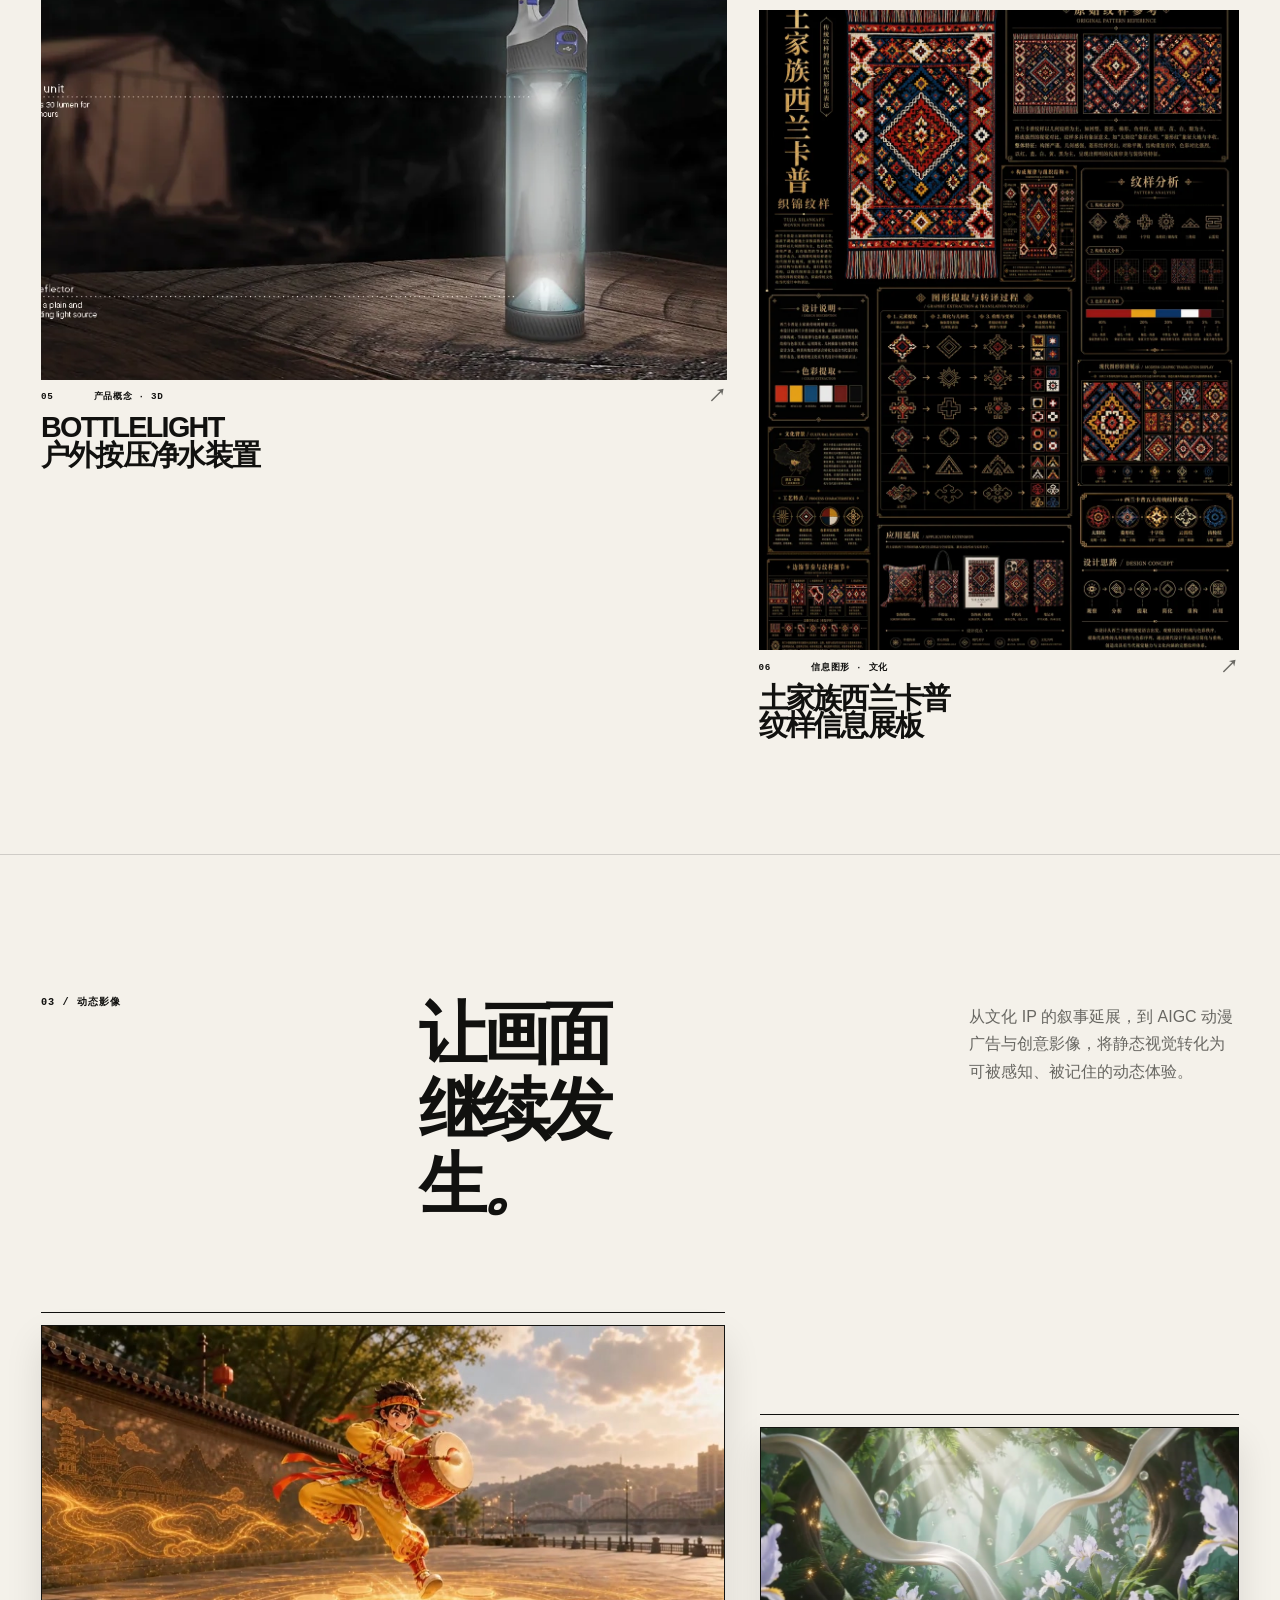
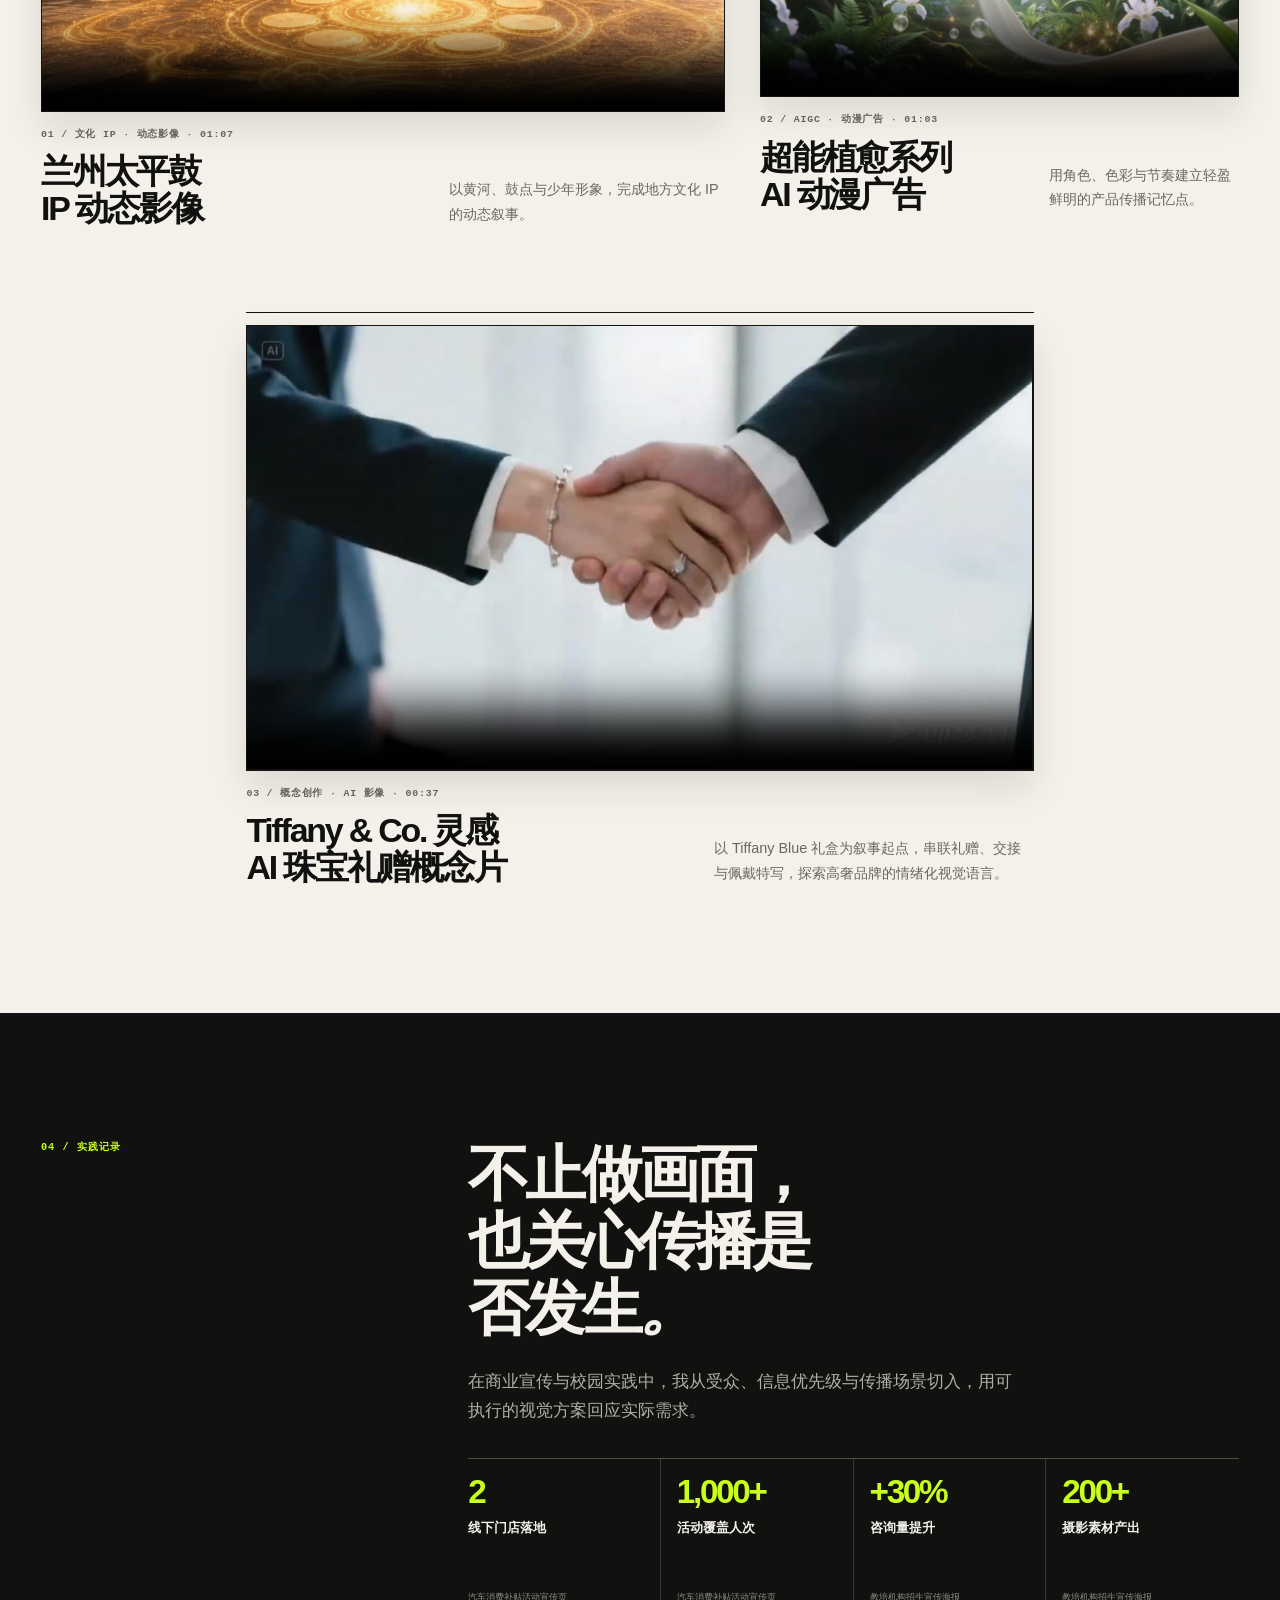
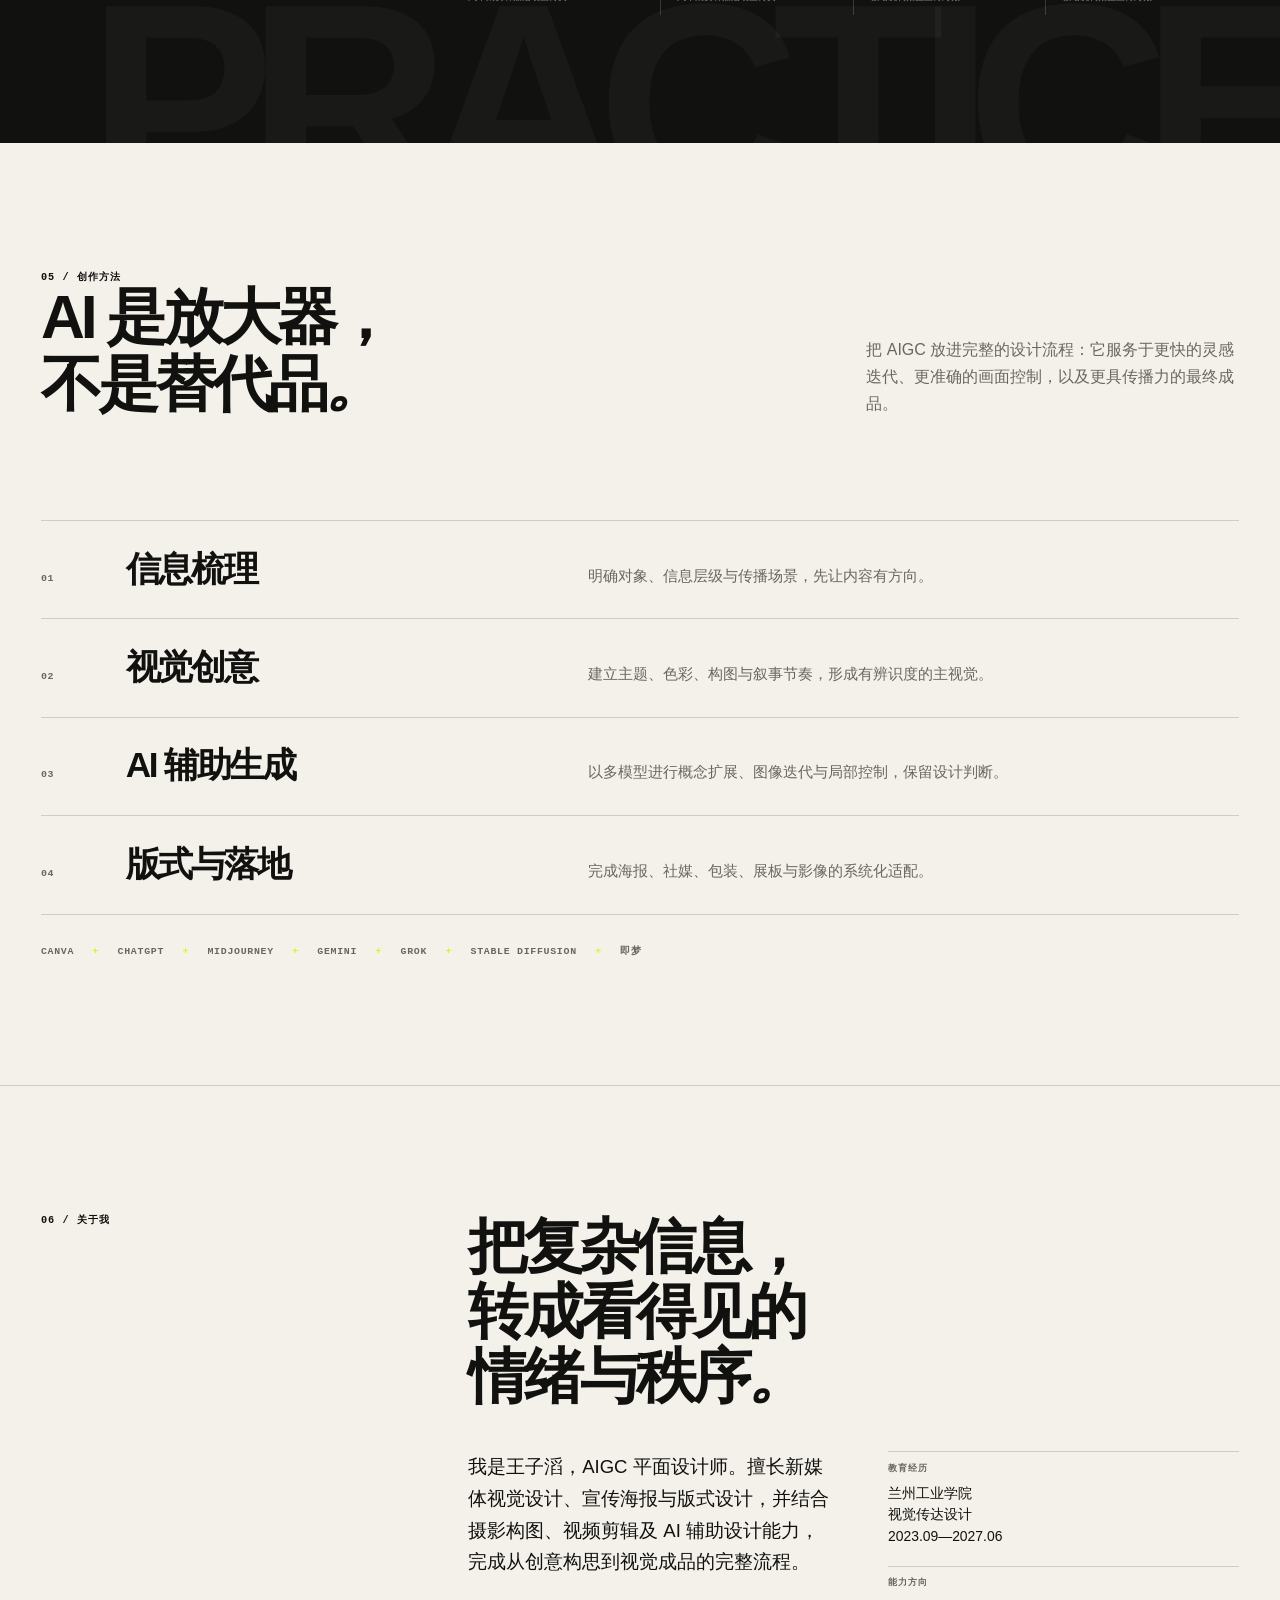
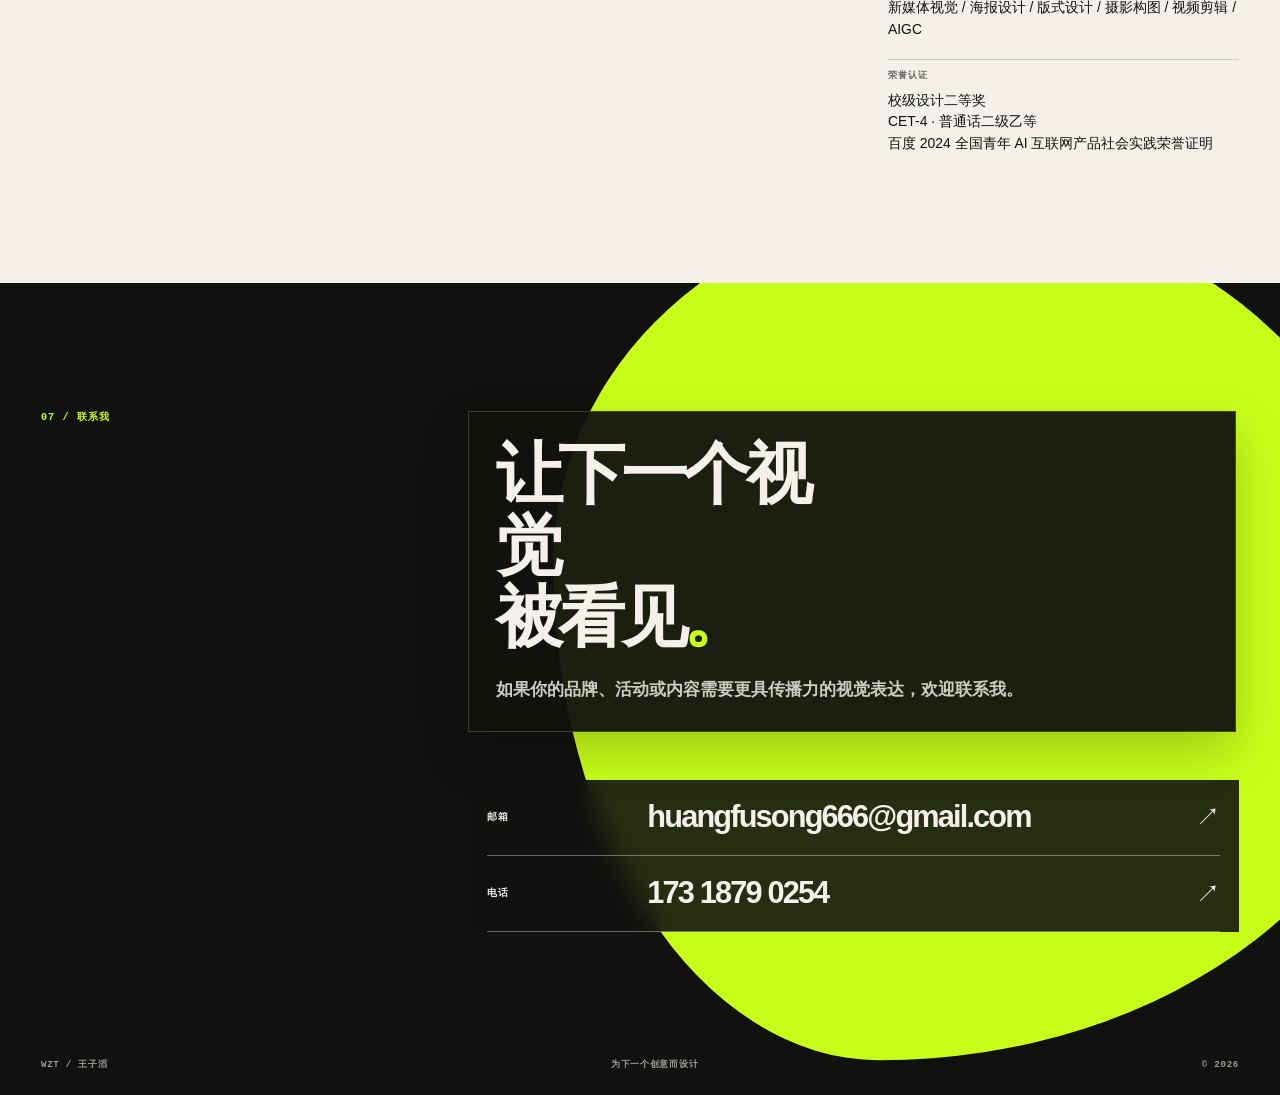
==== commit c64a07dd: "Add motion video portfolio section" ====
--- a/index.html
+++ b/index.html
@@ -3,7 +3,7 @@
   <head>
     <meta charset="UTF-8" />
     <meta name="viewport" content="width=device-width, initial-scale=1" />
-    <meta name="description" content="王子滔｜AIGC 平面设计师。新媒体视觉、宣传海报、版式设计、摄影构图与视频剪辑。" />
+    <meta name="description" content="王子滔｜AIGC 平面设计师。新媒体视觉、宣传海报、版式设计、摄影构图、视频剪辑与动态影像。" />
     <meta name="theme-color" content="#11110f" />
     <meta property="og:title" content="王子滔｜AIGC 平面设计师" />
     <meta property="og:description" content="以视觉传递价值，让创意清晰落地。" />
@@ -22,6 +22,7 @@
       <a class="brand" href="#top" aria-label="王子滔作品集">WZT <b>/</b> 王子滔</a>
       <nav aria-label="主导航">
         <a href="#work">作品</a>
+        <a href="#motion">影像</a>
         <a href="#method">方法</a>
         <a href="#about">关于我</a>
       </nav>
@@ -99,9 +100,61 @@
         </div>
       </section>
 
+      <section class="motion shell" id="motion" aria-labelledby="motion-title">
+        <div class="heading motion-heading">
+          <p class="eyebrow">03 / 动态影像</p>
+          <h2 id="motion-title">让画面<br />继续发生<i>。</i></h2>
+          <p class="lede">从文化 IP 的叙事延展，到 AIGC 动漫广告与创意影像，将静态视觉转化为可被感知、被记住的动态体验。</p>
+        </div>
+
+        <div class="motion-grid">
+          <article class="motion-card motion-card--primary">
+            <div class="motion-media">
+              <video controls preload="metadata" playsinline poster="assets/images/taiping-drum-ip-poster.jpg" aria-label="播放兰州太平鼓 IP 视频" width="1280" height="724">
+                <source src="assets/videos/taiping-drum-ip.mp4" type="video/mp4" />
+                您的浏览器需要支持 HTML5 视频播放。
+              </video>
+            </div>
+            <div class="motion-meta">
+              <p class="motion-label">01 / 文化 IP · 动态影像 · 01:07</p>
+              <h3>兰州太平鼓<br />IP 动态影像</h3>
+              <p class="motion-copy">以黄河、鼓点与少年形象，完成地方文化 IP 的动态叙事。</p>
+            </div>
+          </article>
+
+          <article class="motion-card">
+            <div class="motion-media">
+              <video controls preload="metadata" playsinline poster="assets/images/plant-healing-ai-ad-poster.jpg" aria-label="播放超能植愈系列 AI 动漫广告" width="1280" height="720">
+                <source src="assets/videos/plant-healing-ai-ad.mp4" type="video/mp4" />
+                您的浏览器需要支持 HTML5 视频播放。
+              </video>
+            </div>
+            <div class="motion-meta">
+              <p class="motion-label">02 / AIGC · 动漫广告 · 01:03</p>
+              <h3>超能植愈系列<br />AI 动漫广告</h3>
+              <p class="motion-copy">用角色、色彩与节奏建立轻盈鲜明的产品传播记忆点。</p>
+            </div>
+          </article>
+
+          <article class="motion-card motion-card--wide">
+            <div class="motion-media">
+              <video controls preload="metadata" playsinline poster="assets/images/tiffany-jewelry-concept-poster.jpg" aria-label="播放 Tiffany &amp; Co. AI 珠宝礼赠概念片" width="1274" height="720">
+                <source src="assets/videos/tiffany-jewelry-concept.mp4" type="video/mp4" />
+                您的浏览器需要支持 HTML5 视频播放。
+              </video>
+            </div>
+            <div class="motion-meta">
+              <p class="motion-label">03 / 概念创作 · AI 影像 · 00:37</p>
+              <h3>Tiffany &amp; Co. 灵感<br />AI 珠宝礼赠概念片</h3>
+              <p class="motion-copy">以 Tiffany Blue 礼盒为叙事起点，串联礼赠、交接与佩戴特写，探索高奢品牌的情绪化视觉语言。</p>
+            </div>
+          </article>
+        </div>
+      </section>
+
       <section class="practice" aria-labelledby="practice-title">
         <div class="shell practice-grid">
-          <p class="eyebrow lime"> 03 / 实践记录</p>
+          <p class="eyebrow lime"> 04 / 实践记录</p>
           <div><h2 id="practice-title">不止做画面，<br />也关心传播是否发生<i>。</i></h2><p>在商业宣传与校园实践中，我从受众、信息优先级与传播场景切入，用可执行的视觉方案回应实际需求。</p></div>
           <div class="stats" aria-label="项目实践数据">
             <article><strong>2</strong><span>线下门店落地</span><small>汽车消费补贴活动宣传页</small></article>
@@ -113,7 +166,7 @@
       </section>
 
       <section class="method shell" id="method" aria-labelledby="method-title">
-        <div class="heading split"><div><p class="eyebrow"> 04 / 创作方法</p><h2 id="method-title">AI 是放大器，<br />不是替代品<i>。</i></h2></div><p class="lede">把 AIGC 放进完整的设计流程：它服务于更快的灵感迭代、更准确的画面控制，以及更具传播力的最终成品。</p></div>
+        <div class="heading split"><div><p class="eyebrow"> 05 / 创作方法</p><h2 id="method-title">AI 是放大器，<br />不是替代品<i>。</i></h2></div><p class="lede">把 AIGC 放进完整的设计流程：它服务于更快的灵感迭代、更准确的画面控制，以及更具传播力的最终成品。</p></div>
         <ol class="process">
           <li><span>01</span><strong>信息梳理</strong><p>明确对象、信息层级与传播场景，先让内容有方向。</p></li>
           <li><span>02</span><strong>视觉创意</strong><p>建立主题、色彩、构图与叙事节奏，形成有辨识度的主视觉。</p></li>
@@ -124,13 +177,13 @@
       </section>
 
       <section class="about shell" id="about" aria-labelledby="about-title">
-        <p class="eyebrow"> 05 / 关于我</p>
+        <p class="eyebrow"> 06 / 关于我</p>
         <div><h2 id="about-title">把复杂信息，<br />转成看得见的情绪与秩序<i>。</i></h2><div class="about-body"><p>我是王子滔，AIGC 平面设计师。擅长新媒体视觉设计、宣传海报与版式设计，并结合摄影构图、视频剪辑及 AI 辅助设计能力，完成从创意构思到视觉成品的完整流程。</p><dl><div><dt>教育经历</dt><dd>兰州工业学院<br />视觉传达设计<br />2023.09—2027.06</dd></div><div><dt>能力方向</dt><dd>新媒体视觉 / 海报设计 / 版式设计 / 摄影构图 / 视频剪辑 / AIGC</dd></div><div><dt>荣誉认证</dt><dd>校级设计二等奖<br />CET-4 · 普通话二级乙等<br />百度 2024 全国青年 AI 互联网产品社会实践荣誉证明</dd></div></dl></div></div>
       </section>
 
       <section class="contact" id="contact" aria-labelledby="contact-title">
         <div class="blob" aria-hidden="true"></div>
-        <div class="shell contact-grid"><p class="eyebrow lime"> 06 / 联系我</p><div class="contact-copy"><h2 id="contact-title">让下一个视觉<br />被看见<i>。</i></h2><p>如果你的品牌、活动或内容需要更具传播力的视觉表达，欢迎联系我。</p></div><div class="contact-links"><a href="mailto:huangfusong666@gmail.com"><span>邮箱</span><strong>huangfusong666@gmail.com</strong><i>↗</i></a><a href="tel:+8617318790254"><span>电话</span><strong>173 1879 0254</strong><i>↗</i></a></div></div>
+        <div class="shell contact-grid"><p class="eyebrow lime"> 07 / 联系我</p><div class="contact-copy"><h2 id="contact-title">让下一个视觉<br />被看见<i>。</i></h2><p>如果你的品牌、活动或内容需要更具传播力的视觉表达，欢迎联系我。</p></div><div class="contact-links"><a href="mailto:huangfusong666@gmail.com"><span>邮箱</span><strong>huangfusong666@gmail.com</strong><i>↗</i></a><a href="tel:+8617318790254"><span>电话</span><strong>173 1879 0254</strong><i>↗</i></a></div></div>
         <footer class="shell"><span>WZT / 王子滔</span><span>为下一个创意而设计</span><span>© <em data-year></em></span></footer>
       </section>
     </main>
--- a/styles.css
+++ b/styles.css
@@ -48,3 +48,33 @@
 
 .hero-intro,.lede,.practice-grid>div>p,.about-body>p,.contact-grid>div>p{line-height:1.7}
 @media(max-width:860px){.contact-copy{max-width:none}}
+
+/* Motion work — native video, Chinese typography and contrast */
+.motion{padding-top:clamp(6.5rem,11vw,12rem);padding-bottom:clamp(6.5rem,10vw,11rem);border-top:1px solid var(--line)}
+.motion-heading{grid-template-columns:1fr minmax(0,1.5fr) minmax(15rem,.78fr);gap:2rem;align-items:start}
+.motion-heading h2{max-width:7.5ch;font-size:clamp(3rem,5.35vw,6.7rem);font-weight:800;letter-spacing:-.068em;line-height:1.1}
+.motion-heading .lede{margin-top:.42rem;line-height:1.72}
+.motion-grid{display:grid;grid-template-columns:repeat(12,minmax(0,1fr));gap:clamp(1.5rem,2.7vw,3rem);margin-top:clamp(3.7rem,7vw,7.4rem);align-items:start}
+.motion-card{grid-column:span 5;min-width:0;padding-top:.75rem;border-top:1px solid var(--ink)}
+.motion-card--primary{grid-column:span 7}
+.motion-card--wide{grid-column:3/span 8;margin-top:clamp(1.25rem,4vw,4rem)}
+.motion-card:nth-child(2){margin-top:clamp(3.5rem,8vw,9rem)}
+.motion-media{position:relative;overflow:hidden;background:#151512;border:1px solid rgba(17,17,15,.18);box-shadow:0 16px 35px rgba(17,17,15,.11)}
+.motion-media::after{content:"";position:absolute;inset:0;z-index:1;pointer-events:none;border:1px solid transparent;transition:border-color .25s var(--ease)}
+.motion-media:focus-within::after,.motion-card:hover .motion-media::after{border-color:var(--lime)}
+.motion-media video{display:block;width:100%;height:auto;max-height:min(72svh,900px);margin:0 auto;background:#111;vertical-align:middle}
+.motion-media video:focus-visible{outline:3px solid var(--lime);outline-offset:-3px}
+.motion-meta{display:grid;grid-template-columns:minmax(0,1fr) minmax(9rem,.72fr);column-gap:1.5rem;row-gap:.75rem;padding-top:1rem}
+.motion-label{grid-column:1/-1;margin:0;color:var(--muted);font:700 .62rem/1.35 var(--mono);letter-spacing:.08em}
+.motion-card:hover .motion-label{color:var(--ink)}
+.motion-meta h3{margin:0;font-size:clamp(1.65rem,2.65vw,3.35rem);font-weight:750;letter-spacing:-.065em;line-height:1.08}
+.motion-copy{align-self:end;max-width:22rem;margin:0;color:var(--muted);font-size:clamp(.9rem,1.1vw,1rem);line-height:1.72}
+@media(max-width:860px){
+  .motion-heading{grid-template-columns:1fr;gap:1.45rem}
+  .motion-heading h2{max-width:8.5ch;font-size:clamp(2.85rem,12vw,5.65rem);line-height:1.1}
+  .motion-grid{grid-template-columns:1fr;gap:3rem;margin-top:3.5rem}
+  .motion-card,.motion-card--primary,.motion-card--wide,.motion-card:nth-child(2){grid-column:auto;margin-top:0}
+  .motion-media video{max-height:68svh}
+  .motion-meta{grid-template-columns:1fr;gap:.7rem;padding-top:.9rem}
+  .motion-copy{max-width:38rem;line-height:1.75}
+}
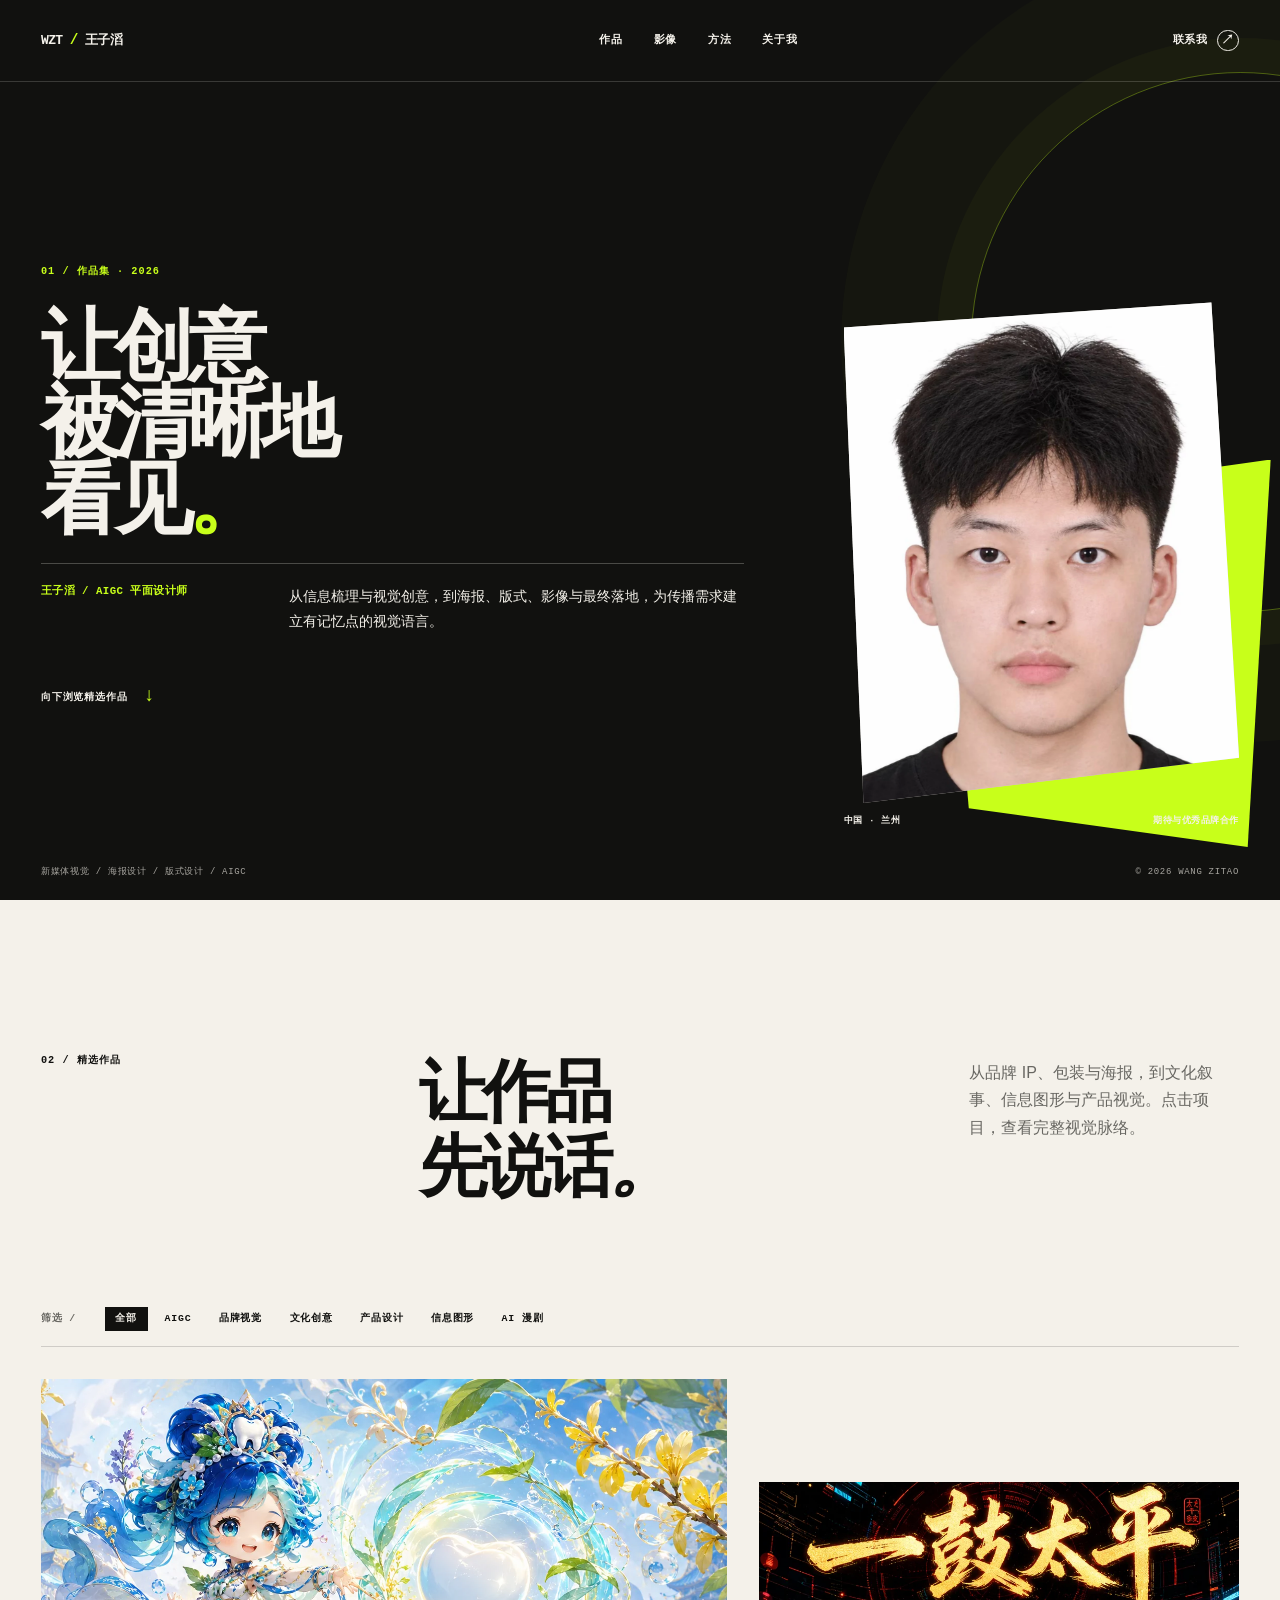
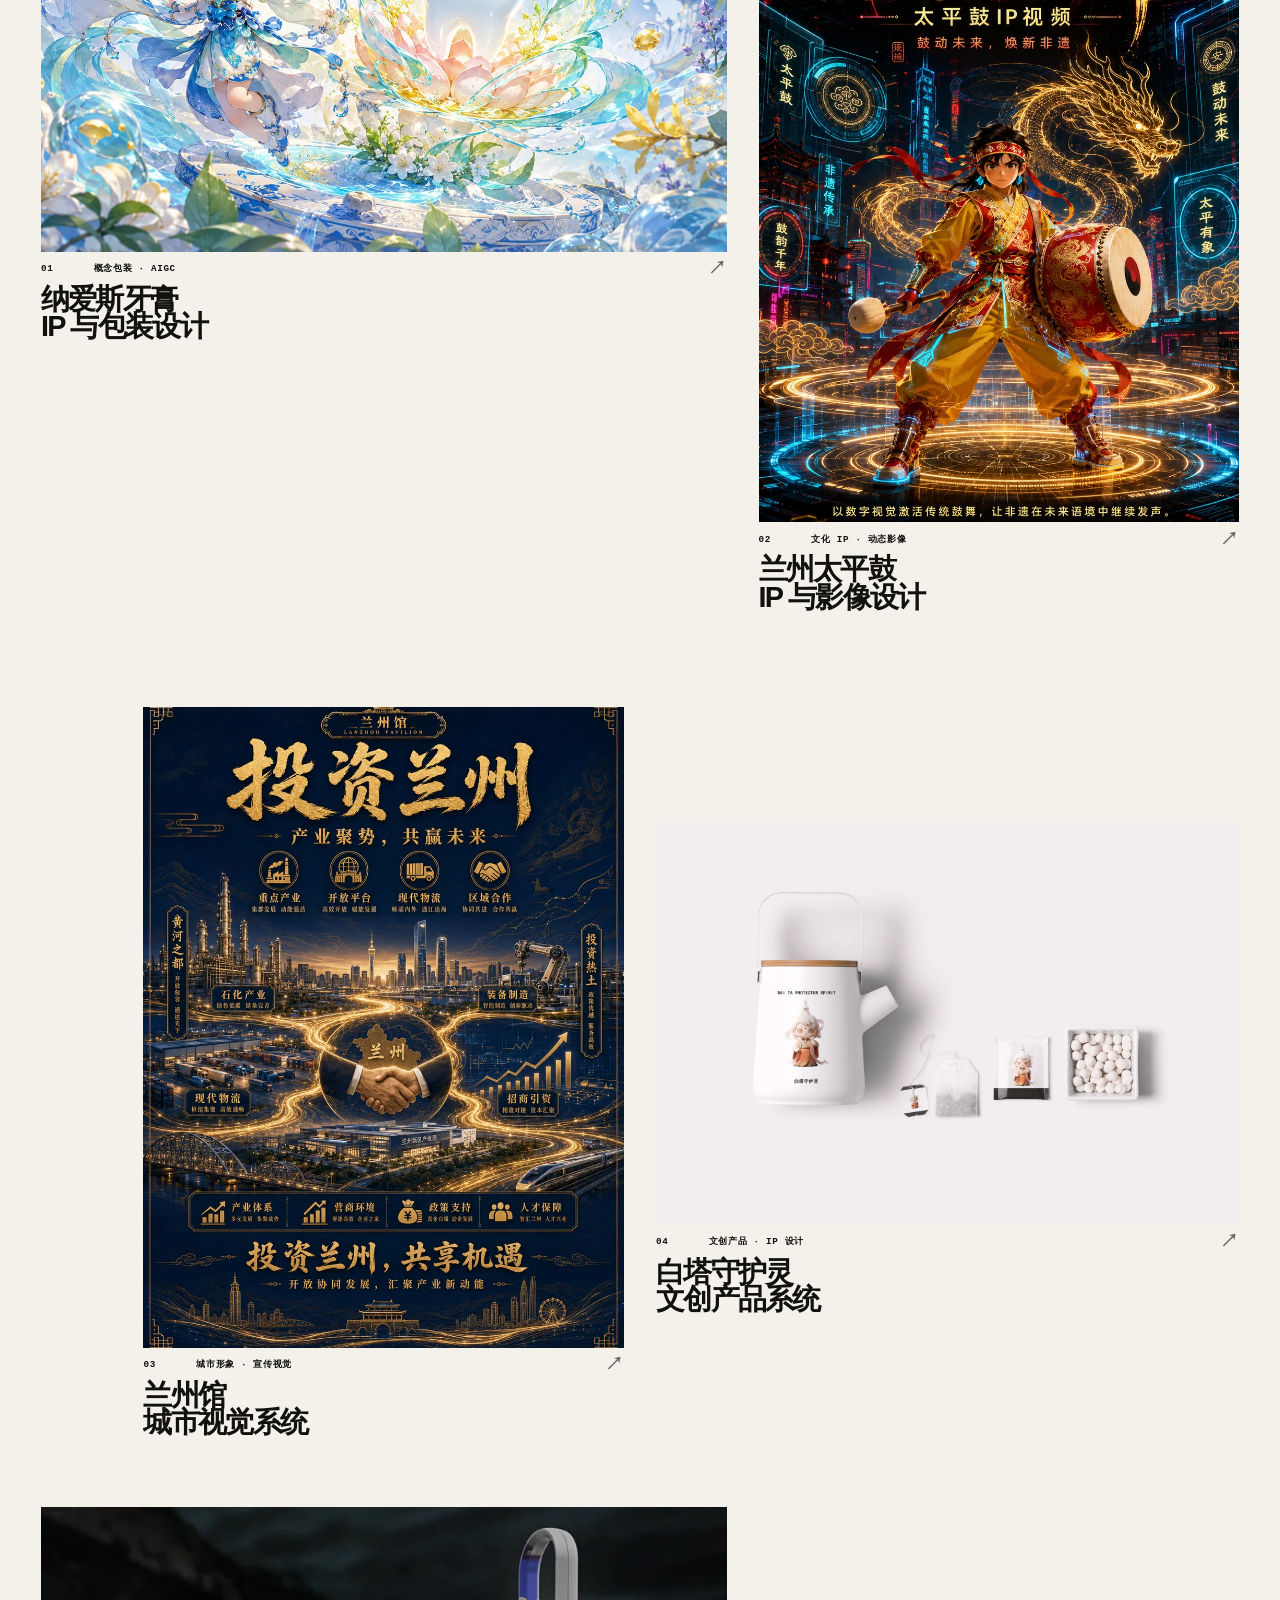
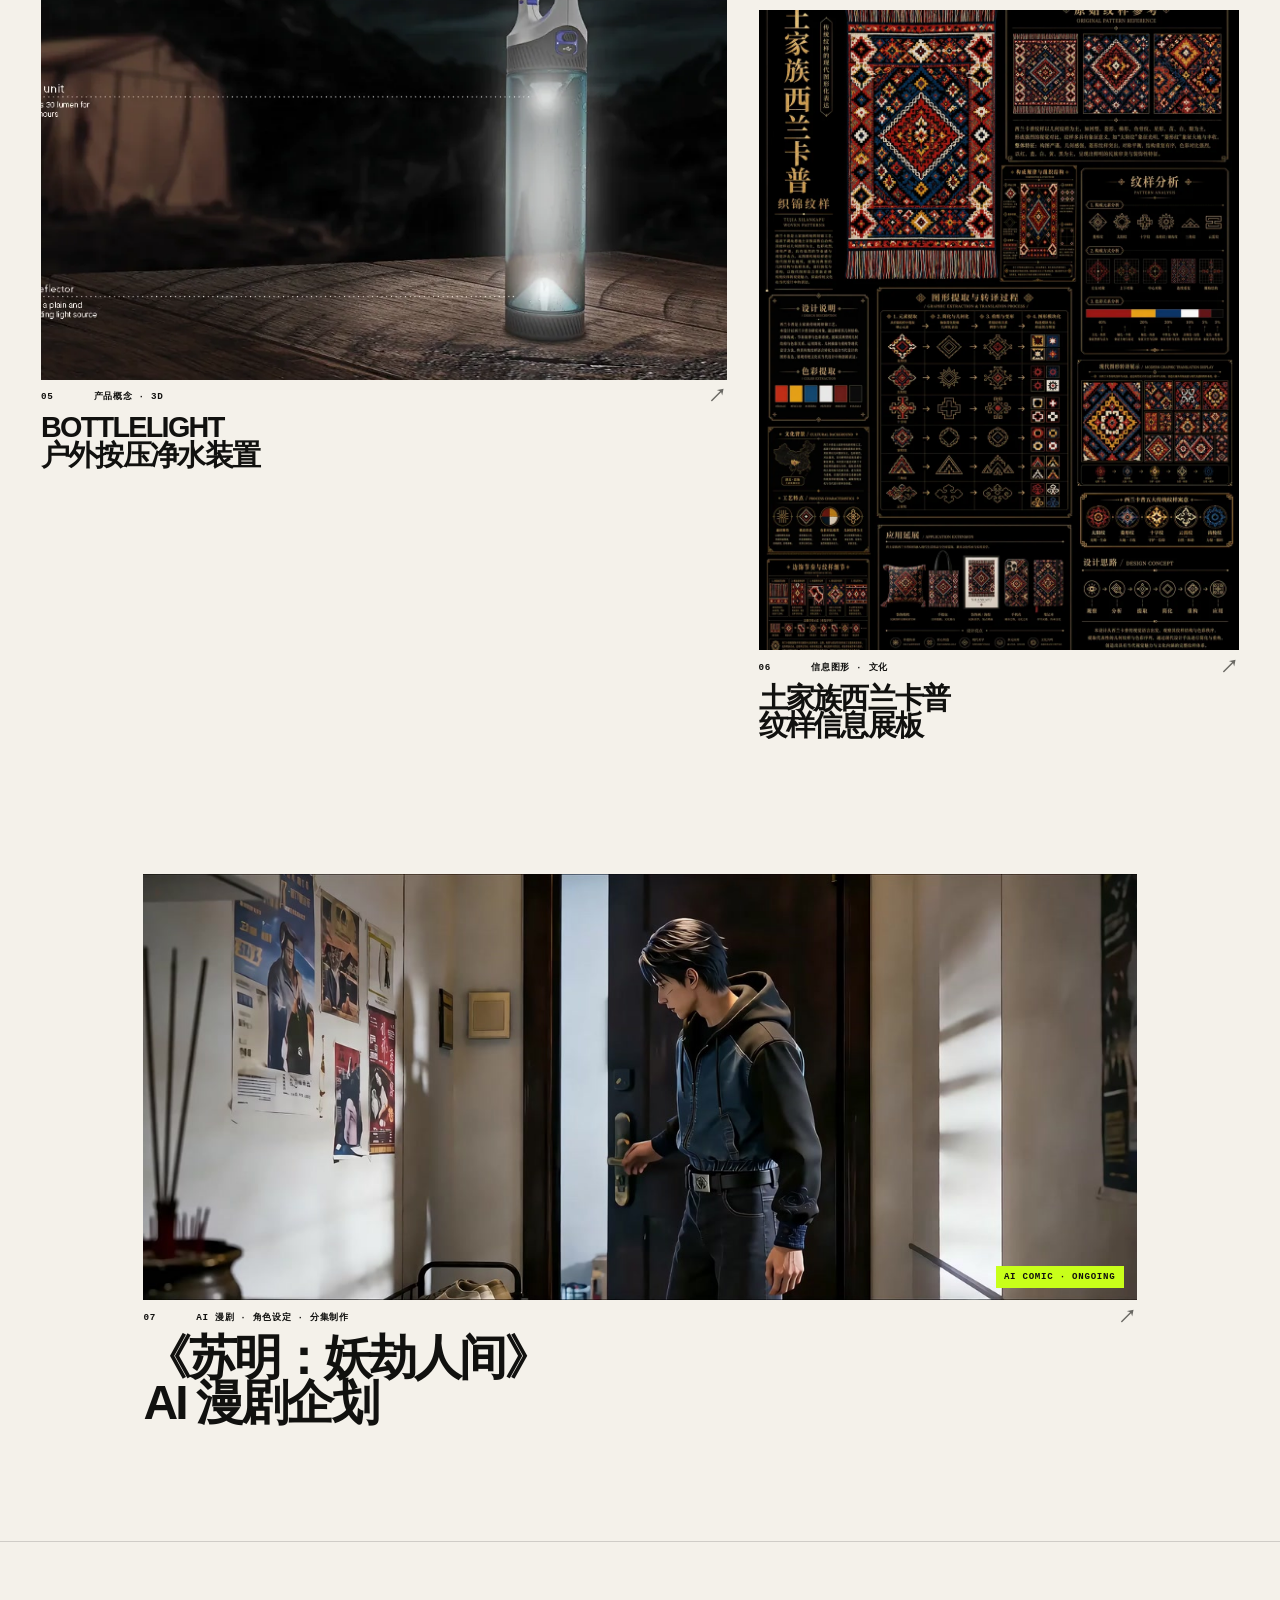
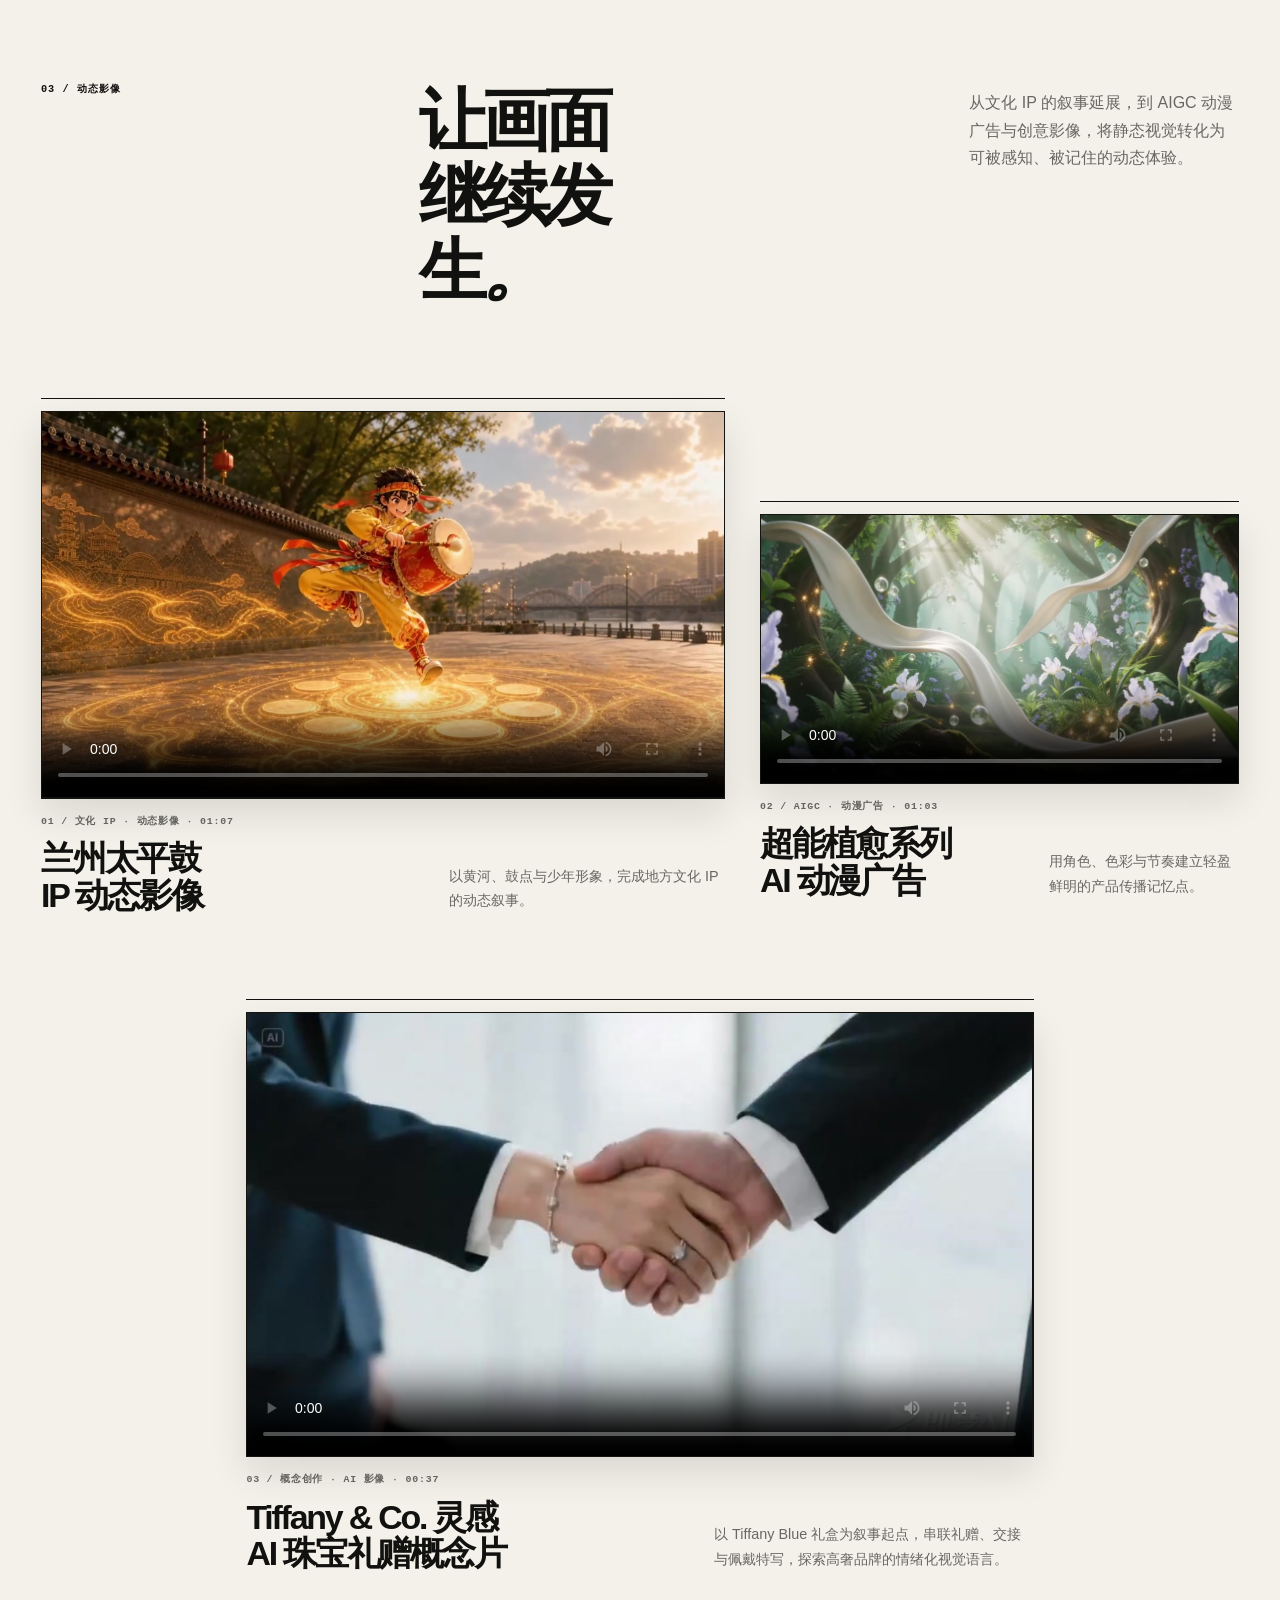
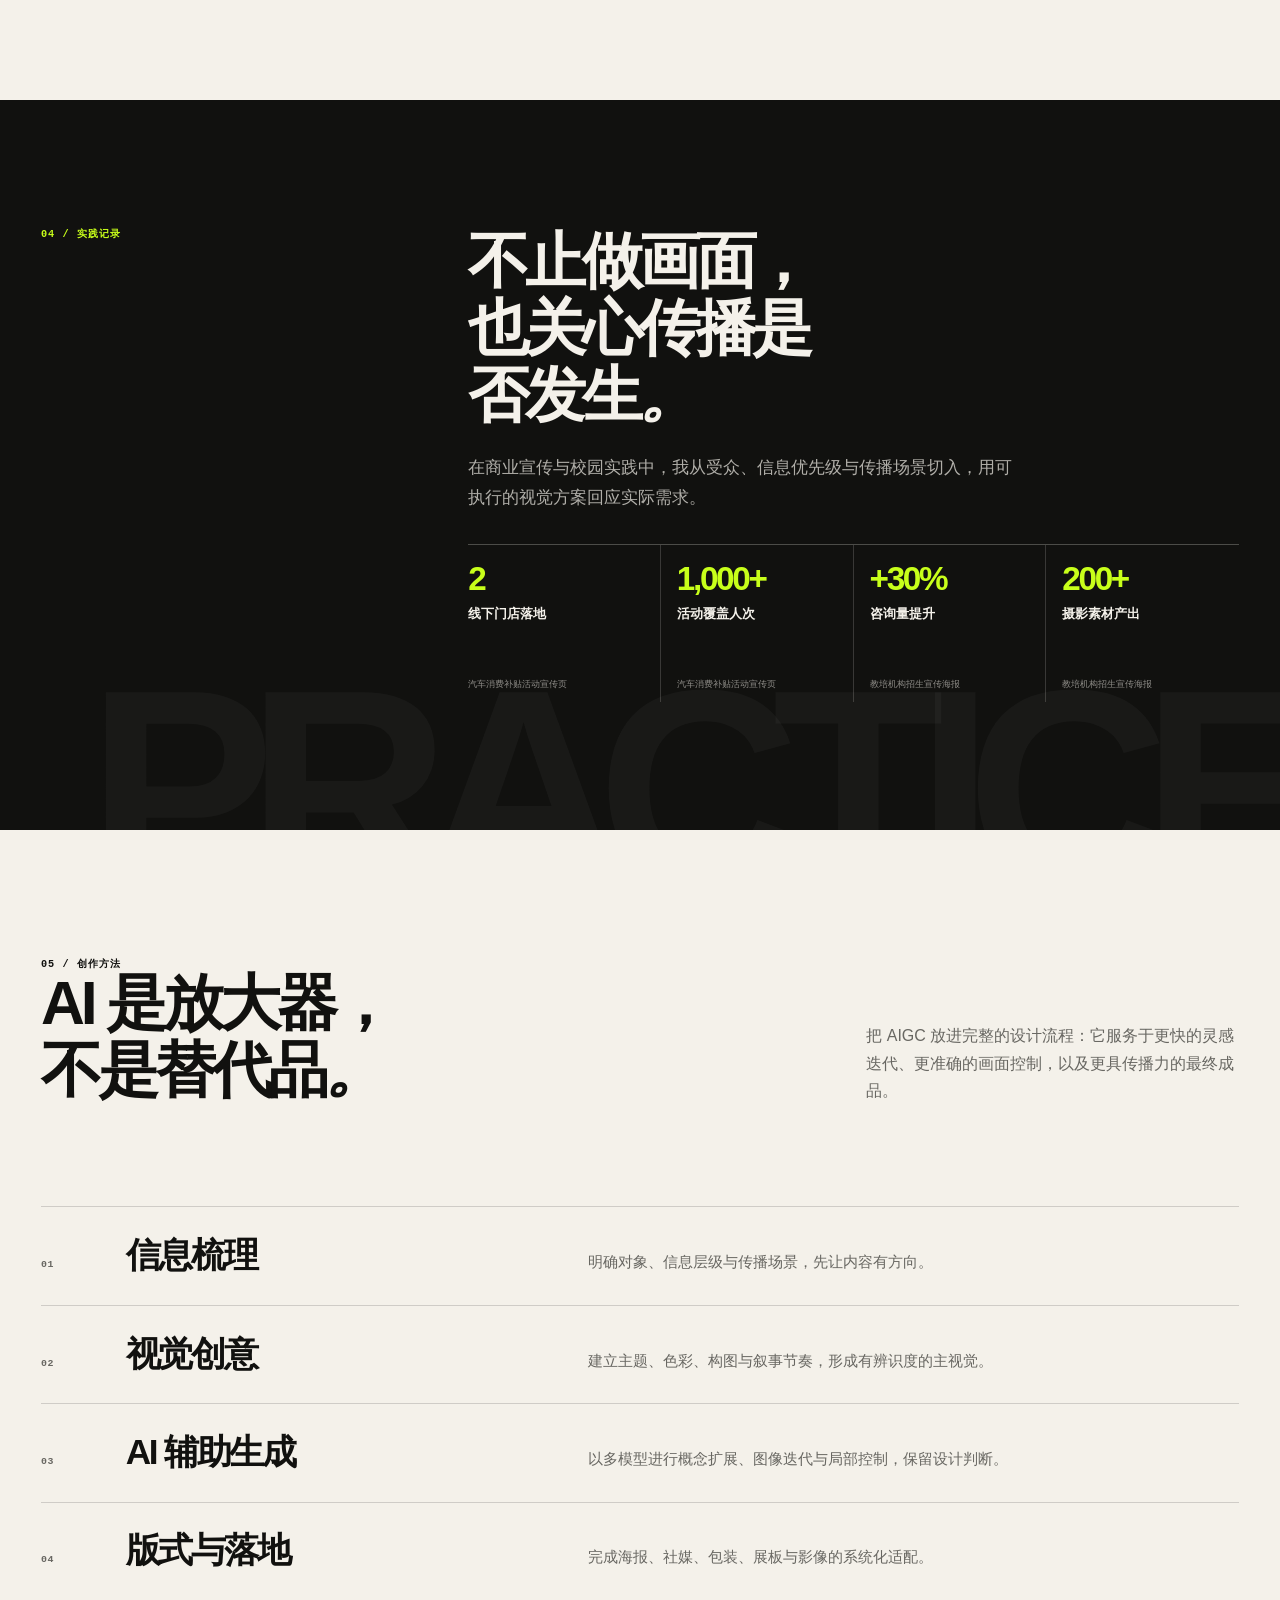
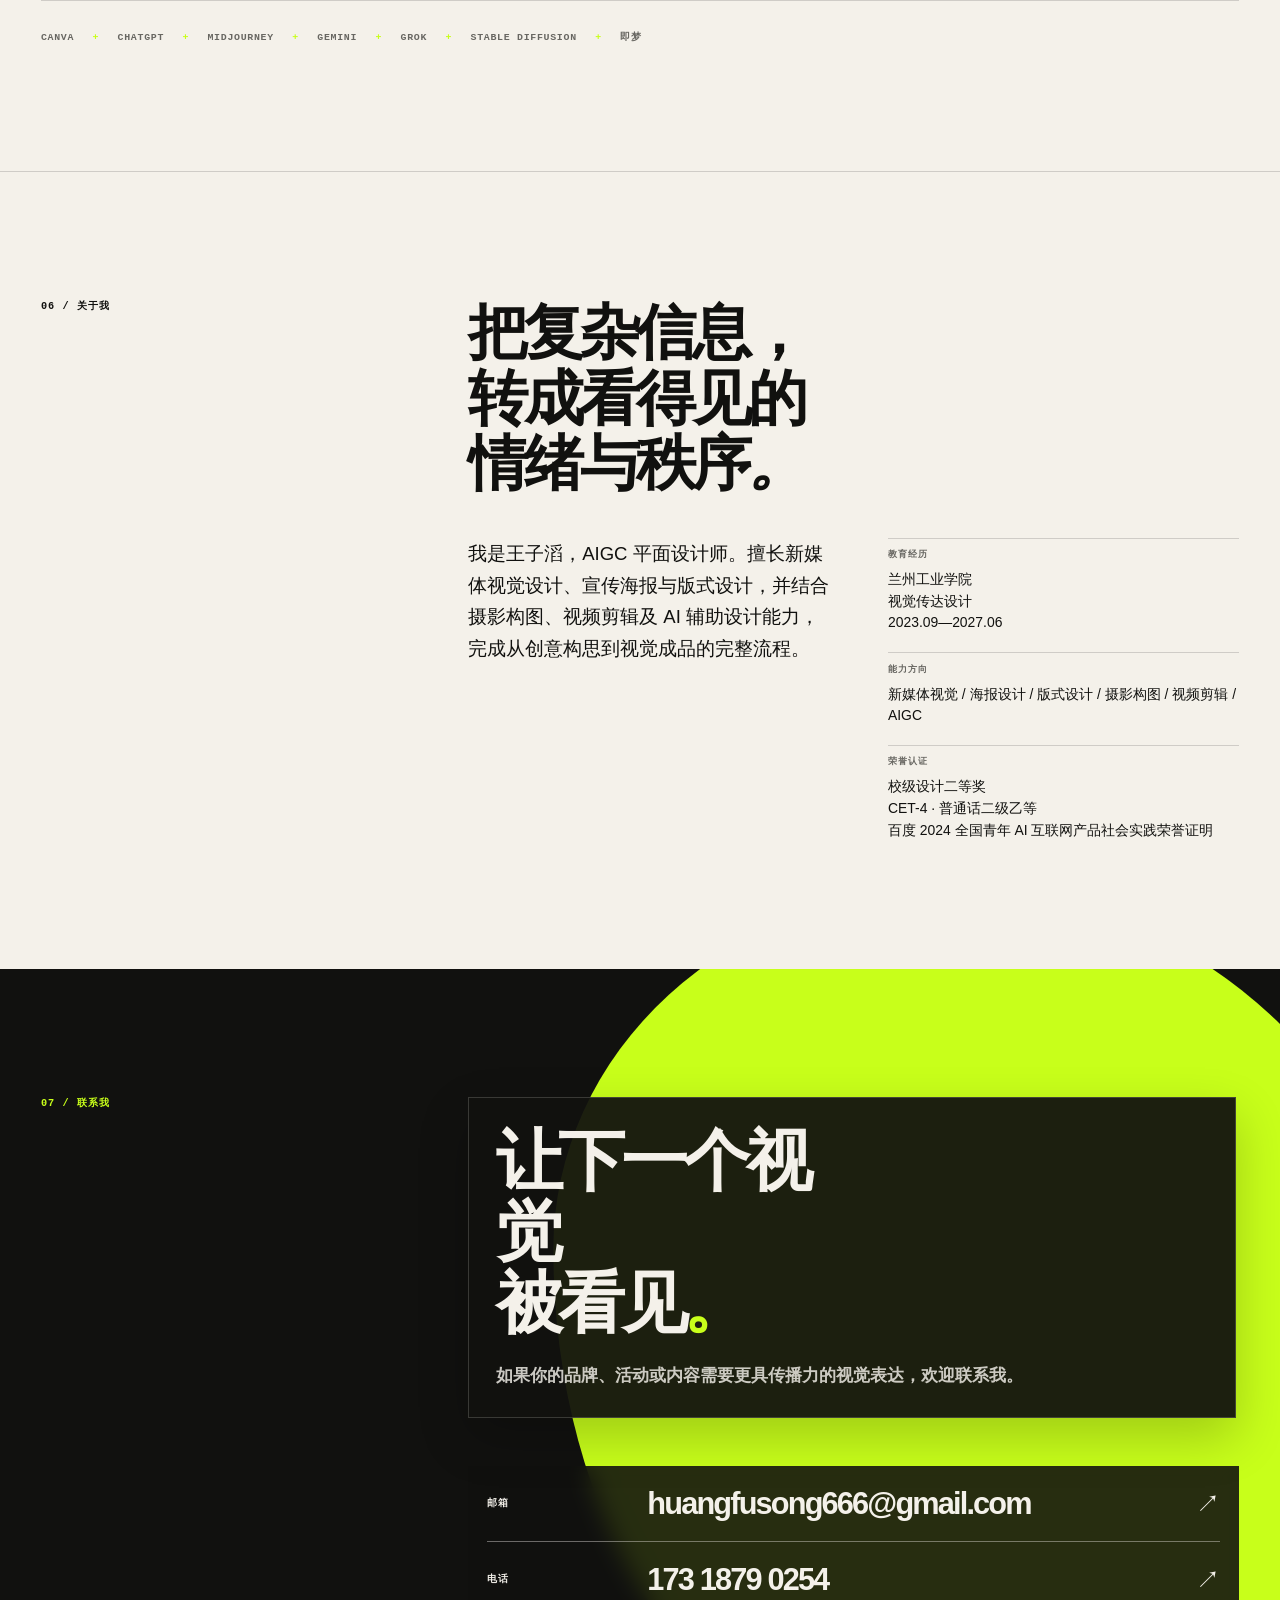
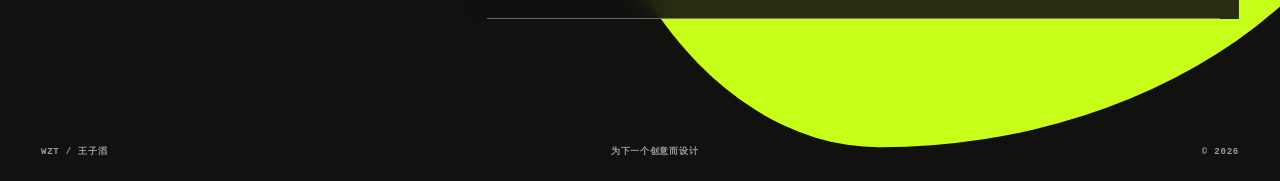
==== commit 53911385: "Add AI comic project page" ====
--- a/index.html
+++ b/index.html
@@ -64,6 +64,7 @@
             <button data-filter="culture" type="button">文化创意</button>
             <button data-filter="product" type="button">产品设计</button>
             <button data-filter="information" type="button">信息图形</button>
+            <button data-filter="drama" type="button">AI 漫剧</button>
           </div>
         </div>
         <div class="work-grid">
@@ -97,6 +98,11 @@
             <span class="card-meta"><b>06</b><b>信息图形 · 文化</b><i>↗</i></span>
             <strong>土家族西兰卡普<br />纹样信息展板</strong>
           </button>
+          <a class="work-card wide drama-card" href="ai-comic.html" data-category="aigc drama" aria-label="查看 AI 漫剧《苏明：妖劫人间》完整项目">
+            <span class="media"><img src="assets/images/ai-comic/sumin-yaojie-renjian-ep01-cover.jpg" width="1280" height="550" loading="lazy" alt="《苏明：妖劫人间》AI 漫剧第 01 集主视觉" /></span>
+            <span class="card-meta"><b>07</b><b>AI 漫剧 · 角色设定 · 分集制作</b><i>↗</i></span>
+            <strong>《苏明：妖劫人间》<br />AI 漫剧企划</strong>
+          </a>
         </div>
       </section>
 
--- a/styles.css
+++ b/styles.css
@@ -78,3 +78,12 @@
   .motion-meta{grid-template-columns:1fr;gap:.7rem;padding-top:.9rem}
   .motion-copy{max-width:38rem;line-height:1.75}
 }
+
+/* AI comic project entry */
+.work-card.drama-card{grid-column:2/span 10;margin-top:clamp(3rem,8vw,9rem)}
+.work-card.drama-card .media{aspect-ratio:2.327/1;background:#141510}
+.work-card.drama-card .media::after{content:"AI COMIC · ONGOING";position:absolute;z-index:1;right:.8rem;bottom:.75rem;padding:.42rem .52rem;background:var(--lime);color:var(--ink);font:800 .57rem/1 var(--mono);letter-spacing:.08em}
+.work-card.drama-card .media{position:relative}
+.work-card.drama-card .media img{object-position:center}
+.work-card.drama-card>strong{font-size:clamp(2rem,3.75vw,4.65rem)}
+@media(max-width:860px){.work-card.drama-card{grid-column:span 12;margin-top:0}.work-card.drama-card .media{aspect-ratio:1.25}.work-card.drama-card .media img{object-position:58% center}}
